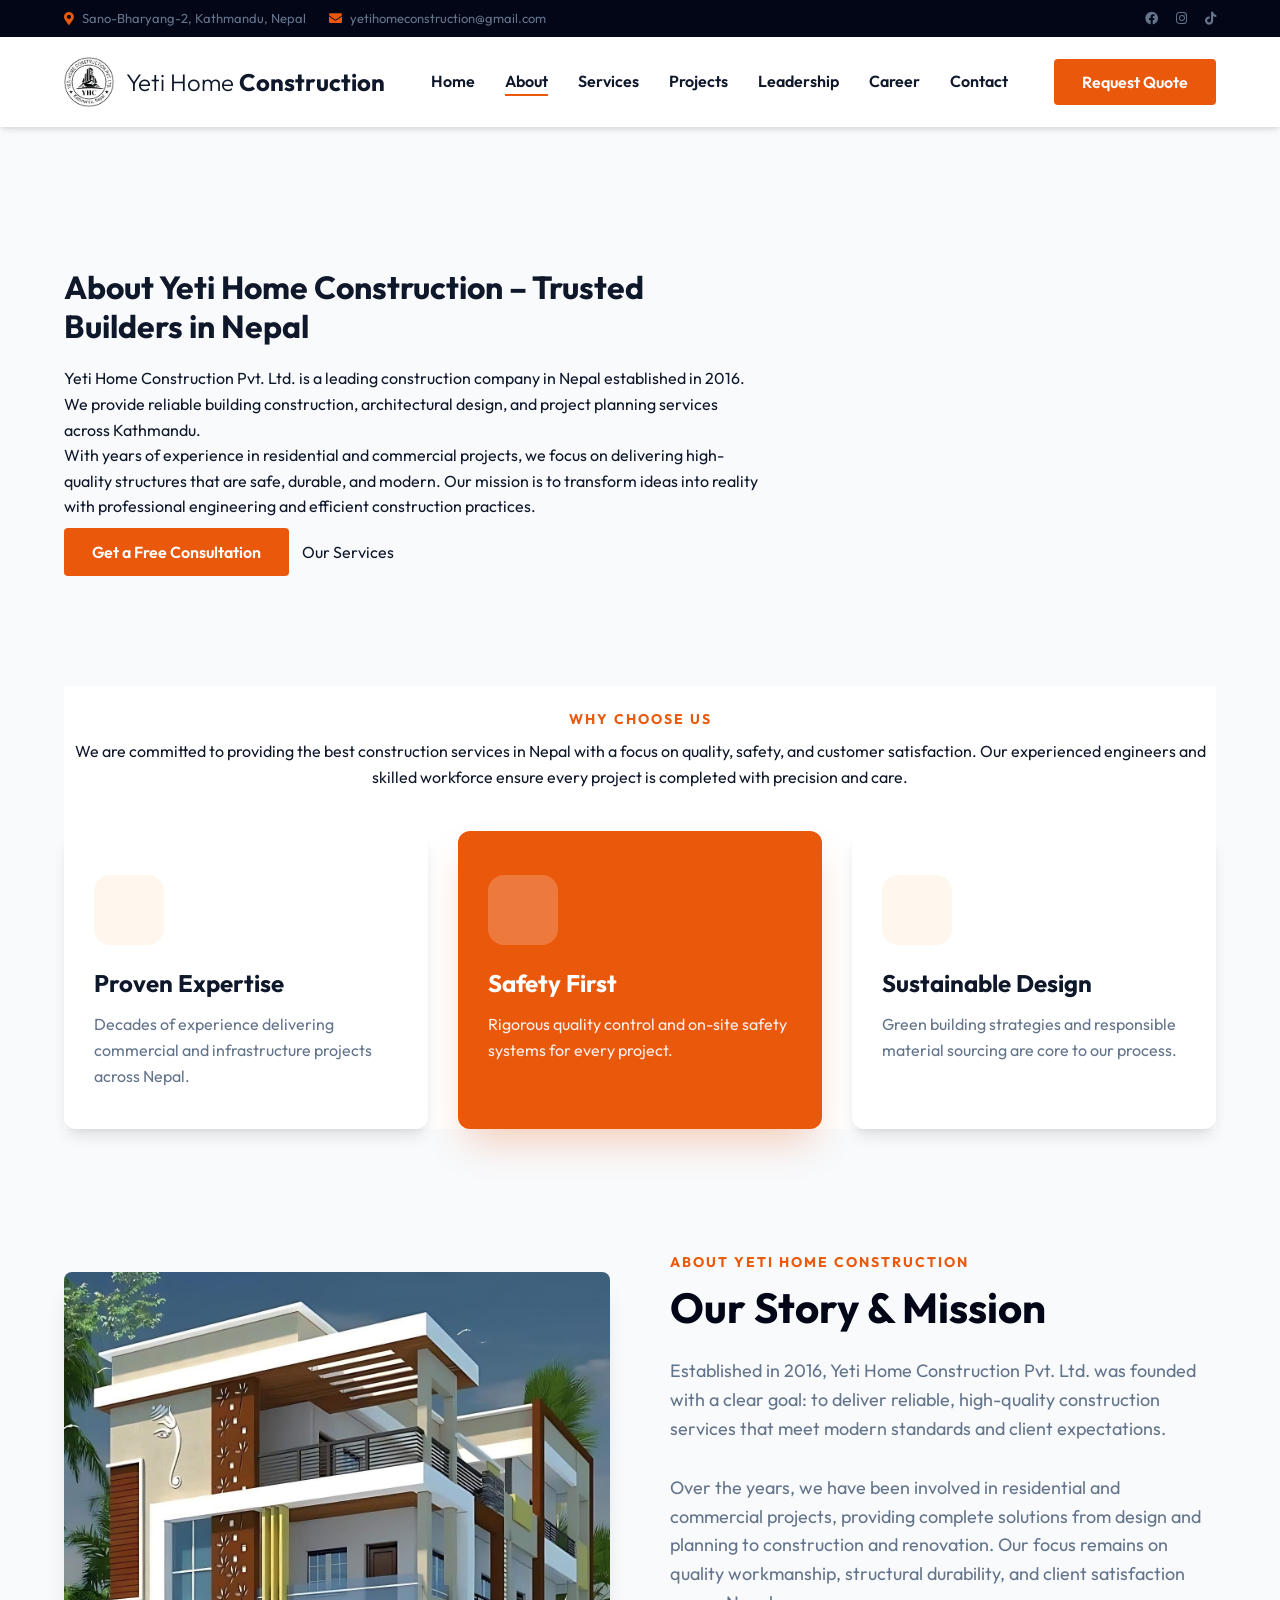
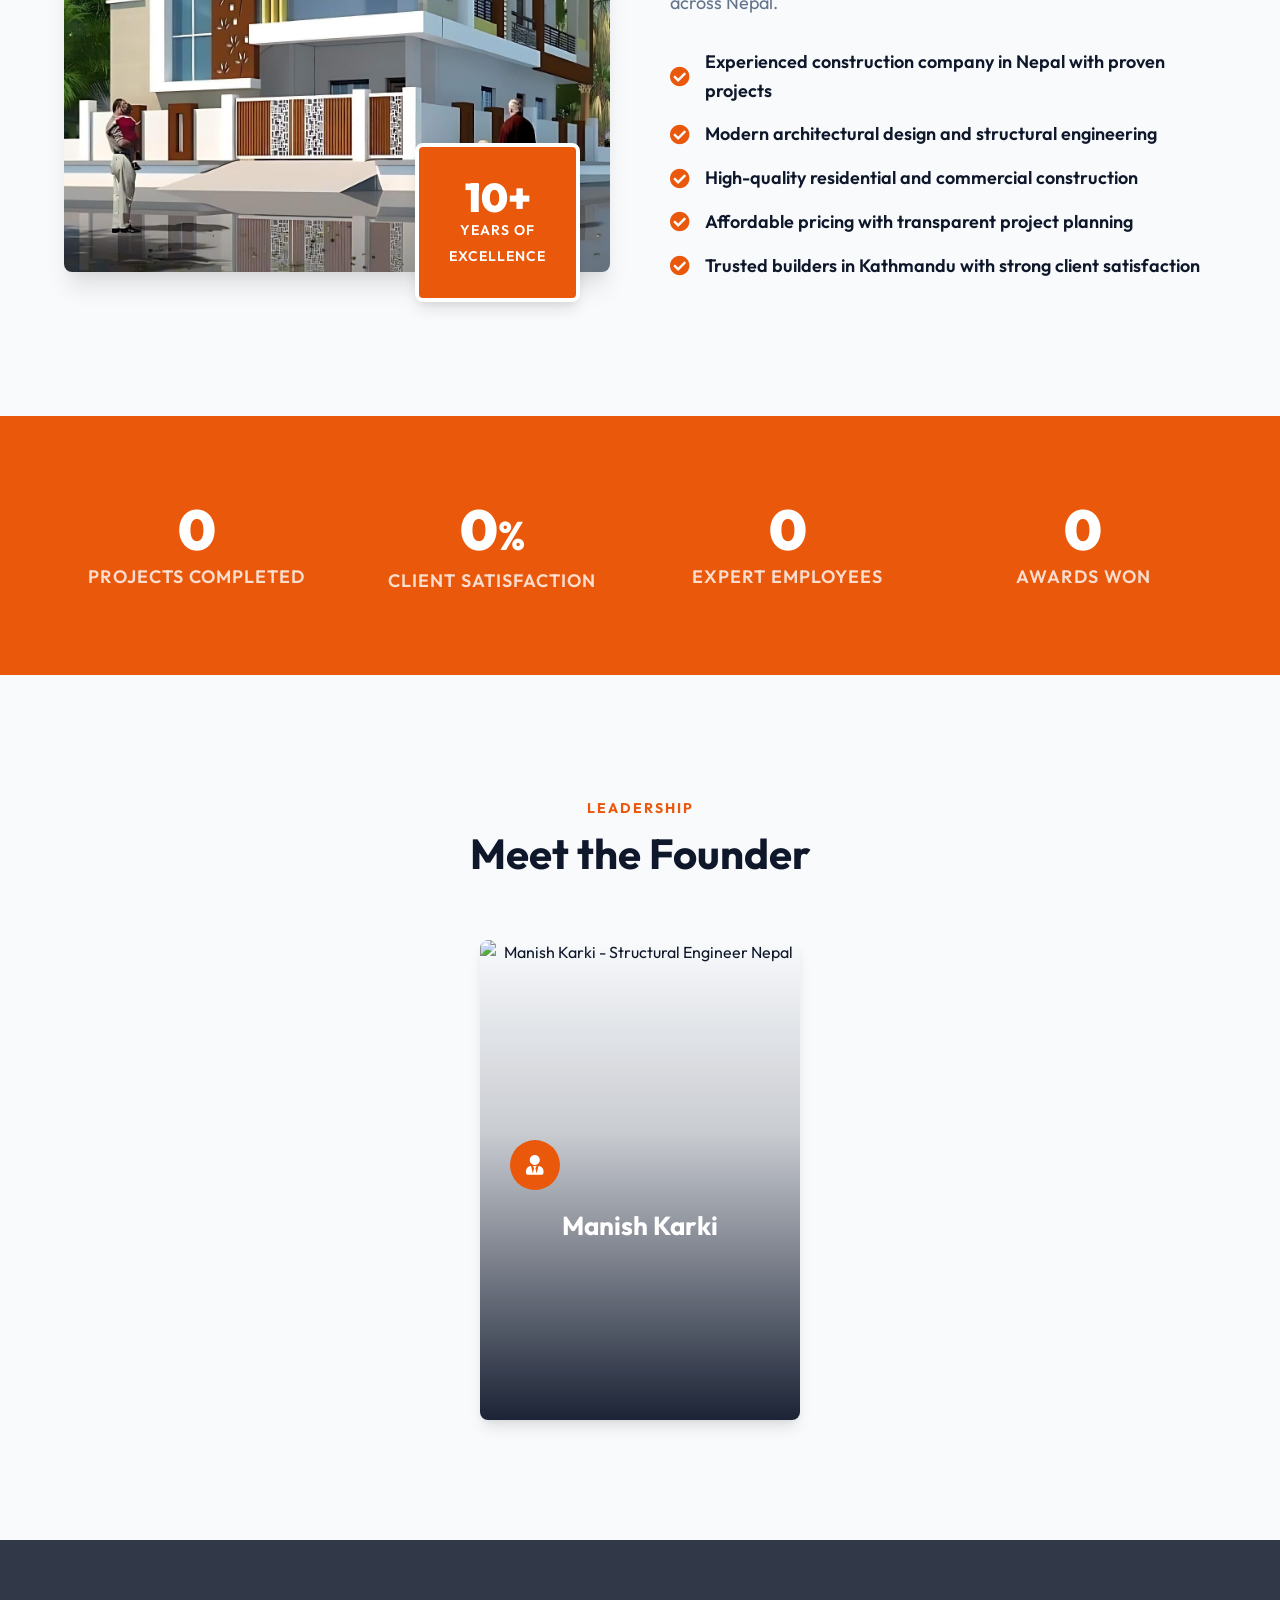
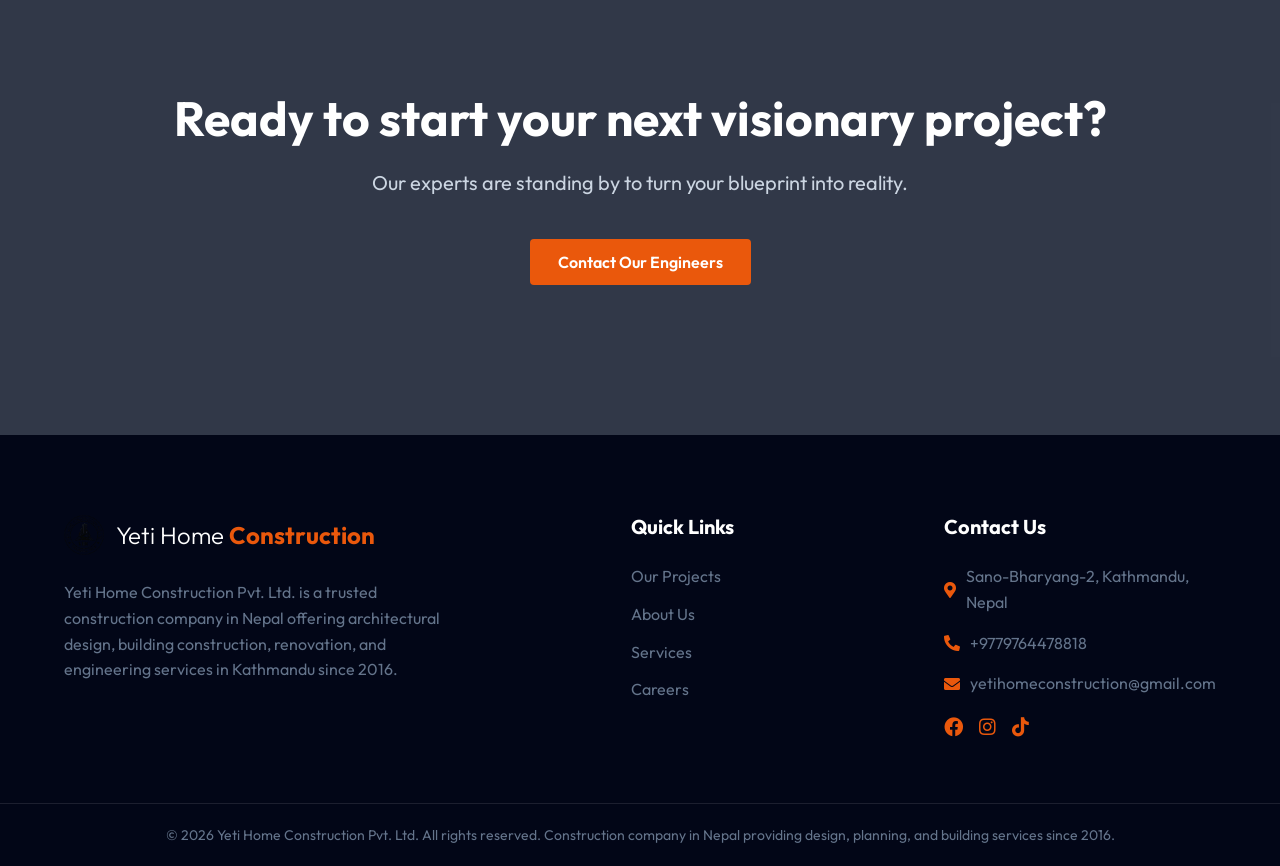
==== about.html @ 74be23ec "Add files via upload" ====
<!DOCTYPE html>
<html lang="en">

<head>
    <meta charset="UTF-8">
    <meta name="viewport" content="width=device-width, initial-scale=1.0">
   <title>About Yeti Home Construction | Trusted Builders in Nepal</title>
    <meta name="description" content="Learn about Yeti Home Construction, a trusted construction company in Nepal delivering quality building, design, and engineering services in Kathmandu.">
    <!-- Modern Typography -->
    <link rel="preconnect" href="https://fonts.googleapis.com">
    <link rel="preconnect" href="https://fonts.gstatic.com" crossorigin>
    <link href="https://fonts.googleapis.com/css2?family=Outfit:wght@300;400;600;700;900&display=swap" rel="stylesheet">
    <link rel="stylesheet" href="https://cdnjs.cloudflare.com/ajax/libs/font-awesome/6.0.0-beta3/css/all.min.css">

    <!-- Icons and Styles -->
    <link rel="stylesheet" href="css/normalize.css">
    <link rel="stylesheet" href="css/all.min.css">
    <link rel="stylesheet" href="css/index.css">
    <link rel="icon" type="image/png" href="/favicon-96x96.png" sizes="96x96" />
    <link rel="icon" type="image/svg+xml" href="/favicon.svg" />
    <link rel="shortcut icon" href="/favicon.ico" />
    <link rel="apple-touch-icon" sizes="180x180" href="/apple-touch-icon.png" />
    <link rel="manifest" href="/site.webmanifest" />
</head>

<body>

    <!-- Top Bar -->
    <div class="top-bar">
        <div class="container flex-between">
            <div class="contact-info">
                <span><i class="fas fa-map-marker-alt"></i> Sano-Bharyang-2, Kathmandu, Nepal</span>
                <span><i class="fas fa-envelope"></i> <a href="mailto:yetihomeconstruction@gmail.com"
                        class="contact-link">yetihomeconstruction@gmail.com</a></span>
            </div>
            <div class="social-icons">
                <a href="https://www.facebook.com/share/17F7tK5gfr/?mibextid=wwXIfr" target="_blank" rel="noreferrer"><i
                        class="fa-brands fa-facebook"></i></a>
                <a href="https://www.instagram.com/yetihomeconstruction?igsh=YmxhOWZwczZ0ZnF1&utm_source=qr" target="_blank" rel="noreferrer"><i
                        class="fab fa-instagram"></i></a>
                <a href="https://www.tiktok.com/@yetihome.construction?_r=1&_t=ZS-95aaYKi8AtM" target="_blank" rel="noreferrer"><i
                        class="fa-brands fa-tiktok"></i></a>
            </div>
        </div>
    </div>

    <!-- Main Navbar -->
    <nav class="navbar">
        <div class="container flex-between">
            <a href="index.html" class="logo">
                <img src="images/logo.png" alt="Yeti Home Construction Logo" class="logo-img">
                <span>Yeti Home <strong>Construction</strong></span>
            </a>
            <ul class="nav-links">
                <li><a href="index.html">Home</a></li>
                <li><a href="about.html" class="active">About</a></li>
                <li><a href="service.html">Services</a></li>
                <li><a href="project.html">Projects</a></li>
                <li><a href="#leadership">Leadership</a></li>
                <li><a href="#career">Career</a></li>
                <li><a href="#contact">Contact</a></li>
            </ul>
            <button class="btn-primary" id="request-quote-btn"
                onclick="window.open('https://wa.me/9779764478818?text=Hi%20Yeti%20Home%20Construction%2C%20I%20would%20like%20to%20request%20a%20consultation.', '_blank')">Request
                Quote</button>
        </div>
    </nav>

    <!-- About Intro -->
    <section class="about-hero">
        <div class="container hero-content">
            <div class="hero-text-wrapper">
                <h1> About Yeti Home Construction – Trusted Builders in Nepal</h1>

                <p>
                    Yeti Home Construction Pvt. Ltd. is a leading construction company in Nepal established in 2016. We
                    provide reliable building construction, architectural design, and project planning services across
                    Kathmandu.
                </p>

                <p>
                    With years of experience in residential and commercial projects, we focus on delivering high-quality
                    structures that are safe, durable, and modern. Our mission is to transform ideas into reality with
                    professional engineering and efficient construction practices.
                </p>

                <div style="margin-top:20px;">
                    <a href="#contact" class="btn-primary">Get a Free Consultation</a>
                    <a href="service.html" class="btn-secondary" style="margin-left:10px;">Our Services</a>
                </div>
            </div>
        </div>
    </section>

    <!-- Why Choose Us -->
    <section class="features-section container"
        style="margin-top: 0; padding-top: 20px; position: relative; z-index: 1000; opacity: 1; visibility: visible; background: #fff;">
        <div class="section-header text-center"
            style="opacity: 1; visibility: visible; position: relative; z-index: 1100; transform: none;">
            <h4 class="section-badge">Why Choose Us</h4>
            <p>
                We are committed to providing the best construction services in Nepal with a focus on quality, safety,
                and customer satisfaction. Our experienced engineers and skilled workforce ensure every project is
                completed with precision and care.
            </p>
        </div>
        <div class="features-grid">
            <div class="feature-card gs-card">
                <div class="card-icon"><i class="fas fa-hammer"></i></div>
                <h3>Proven Expertise</h3>
                <p>Decades of experience delivering commercial and infrastructure projects across Nepal.</p>
            </div>
            <div class="feature-card active gs-card">
                <div class="card-icon"><i class="fas fa-shield-alt"></i></div>
                <h3>Safety First</h3>
                <p>Rigorous quality control and on-site safety systems for every project.</p>
            </div>
            <div class="feature-card gs-card">
                <div class="card-icon"><i class="fas fa-leaf"></i></div>
                <h3>Sustainable Design</h3>
                <p>Green building strategies and responsible material sourcing are core to our process.</p>
            </div>
        </div>
    </section>

    <!-- About Section -->
    <section id="about" class="about-section container">
        <div class="about-grid">
            <div class="about-image gs-image-reveal">
                <img src="images/about.jpeg" alt="Construction Management">
                <div class="experience-badge">
                    <span class="exp-years">10+</span>
                    <span class="exp-text">Years of<br>Excellence</span>
                </div>
            </div>
            <div class="about-content gs-text-reveal">
                <h4 class="section-badge">About Yeti Home Construction</h4>
                <h2>Our Story & Mission</h2>

                <p>Established in 2016, Yeti Home Construction Pvt. Ltd. was founded with a clear goal: to deliver
                    reliable, high-quality construction services that meet modern standards and client expectations.</p>

                <p>Over the years, we have been involved in residential and commercial projects, providing complete
                    solutions from design and planning to construction and renovation. Our focus remains on quality
                    workmanship, structural durability, and client satisfaction across Nepal.</p>

                <ul class="about-list">
                     <li> <i class="fas fa-check-circle"></i>Experienced construction company in Nepal with proven projects</li>
    <li> <i class="fas fa-check-circle"></i>Modern architectural design and structural engineering</li>
    <li> <i class="fas fa-check-circle"></i>High-quality residential and commercial construction</li>
    <li> <i class="fas fa-check-circle"></i>Affordable pricing with transparent project planning</li>
    <li> <i class="fas fa-check-circle"></i>Trusted builders in Kathmandu with strong client satisfaction</li>
                </ul>
            </div>
        </div>
    </section>
    <!-- Statistics Section -->
    <section id="career" class="stats-section section-dark">
        <div class="container stats-grid">
            <div class="stat-item gs-counter-trigger">
                <h3 class="counter" data-target="150">0</h3>
                <p>Projects Completed</p>
            </div>
            <div class="stat-item gs-counter-trigger">
                <h3 class="counter" data-target="98">0</h3><span>%</span>
                <p>Client Satisfaction</p>
            </div>
            <div class="stat-item gs-counter-trigger">
                <h3 class="counter" data-target="120">0</h3>
                <p>Expert Employees</p>
            </div>
            <div class="stat-item gs-counter-trigger">
                <h3 class="counter" data-target="35">0</h3>
                <p>Awards Won</p>
            </div>
        </div>
    </section>
    <!-- Leadership Section -->
    <section id="leadership" class="services-section container">
        <div class="section-header text-center gs-fade-up" style="opacity: 1; visibility: visible; transform: none;">
            <h4 class="section-badge">Leadership</h4>
            <h2>Meet the Founder</h2>
        </div>

        <div class="services-grid" style="display:flex; justify-content:center; align-items:center;">
            <div class="service-card gs-3d-card" style="max-width:320px; width:100%; text-align:center;">

                <img src="images/manish-karki.jpg" alt="Manish Karki - Structural Engineer Nepal"
                    style="display:block; margin:0 auto;">

                <div class="service-overlay" style="text-align:center;">
                    <div class="service-icon"><i class="fas fa-user-tie"></i></div>

                    <h3>Manish Karki</h3>

                    <p>
                        Founder & Structural Engineer with 17+ years of experience in construction,
                        design, and project execution across Nepal.
                    </p>

                    <!-- <button class="btn-text">
                    View Profile <i class="fas fa-arrow-right"></i>
                </button>-->
                </div>
            </div>
        </div>
    </section>

    <!-- Call to Action Banner -->
    <section class="cta-banner section-dark gs-parallax">
        <div class="cta-overlay"></div>
        <div class="container text-center cta-content">
            <h2>Ready to start your next visionary project?</h2>
            <p>Our experts are standing by to turn your blueprint into reality.</p>
            <button class="btn-primary large"
                onclick="window.open('https://wa.me/9779764478818?text=Hi%20Yeti%20Home%20Construction%2C%20I%20would%20like%20to%20request%20a%20consultation.', '_blank')">Contact
                Our Engineers</button>
        </div>
    </section>

    <!-- Footer -->
    <footer id="contact" class="footer section-dark">
        <div class="container footer-grid">
            <div class="footer-about">
                <a href="index.html" class="footer-logo">
                    <img src="images/logo.png" alt="Yeti Home Construction Pvt. Ltd. Logo" class="logo-img">
                    <span class="footer-text">Yeti Home <strong>Construction</strong></span>
                </a>

                <p>
                    Yeti Home Construction Pvt. Ltd. is a trusted construction company in Nepal offering architectural
                    design, building construction, renovation, and engineering services in Kathmandu since 2016.
                </p>
            </div>
            <div class="footer-links">
                <h3>Quick Links</h3>
                <ul>
                    <li><a href="project.html">Our Projects</a></li>
                    <li><a href="#">About Us</a></li>
                    <li><a href="#">Services</a></li>
                    <li><a href="#">Careers</a></li>
                </ul>
            </div>
            <div class="footer-contact">
                <h3>Contact Us</h3>
                <p><i class="fas fa-map-marker-alt"></i> Sano-Bharyang-2, Kathmandu, Nepal</p>
                <p><i class="fas fa-phone-alt"></i> <a href="tel:+9779764478818" class="contact-link">+9779764478818</a>
                </p>
                <p><i class="fas fa-envelope"></i> <a href="mailto:yetihomeconstruction@gmail.com"
                        class="contact-link">yetihomeconstruction@gmail.com</a></p>
                <div class="social-icons" style="display:flex; gap:16px; margin-top:0;">
                    <a href="https://www.facebook.com/share/17F7tK5gfr/?mibextid=wwXIfr" target="_blank" rel="noreferrer"
                        style="color:#fff; font-size:1.2rem; transition:color .3s;"
                        onmouseover="this.style.color='#00d2ff'" onmouseout="this.style.color='#fff'">
                        <i class="fa-brands fa-facebook"></i>
                    </a>
                    <a href="https://www.instagram.com/yetihomeconstruction?igsh=YmxhOWZwczZ0ZnF1&utm_source=qr" target="_blank" rel="noreferrer"
                        style="color:#fff; font-size:1.2rem; transition:color .3s;"
                        onmouseover="this.style.color='#ff6f91'" onmouseout="this.style.color='#fff'">
                        <i class="fab fa-instagram"></i>
                    </a>
                    <a href="https://www.tiktok.com/@yetihome.construction?_r=1&_t=ZS-95aaYKi8AtM" target="_blank" rel="noreferrer"
                        style="color:#fff; font-size:1.2rem; transition:color .3s;"
                        onmouseover="this.style.color='#69c9d0'" onmouseout="this.style.color='#fff'">
                        <i class="fa-brands fa-tiktok"></i>
                    </a>
                </div>
            </div>
        </div>
        <div class="footer-bottom text-center">
            <p>
                &copy; 2026 Yeti Home Construction Pvt. Ltd. All rights reserved.
                Construction company in Nepal providing design, planning, and building services since 2016.
            </p>
        </div>
    </footer>

    <!-- GSAP & Smooth Scroll Scripts -->
    <script src="https://unpkg.com/@studio-freight/lenis@1.0.34/dist/lenis.min.js"></script>
    <script src="https://cdnjs.cloudflare.com/ajax/libs/gsap/3.12.2/gsap.min.js"></script>
    <script src="https://cdnjs.cloudflare.com/ajax/libs/gsap/3.12.2/ScrollTrigger.min.js"></script>
    <script src="js/index.js"></script>
</body>

</html>
---- css/index.css ----
/* ==========================================================================
   Modern Construction Theme - BuildCorp
   ========================================================================== */

:root {
    /* Color Palette */
    --color-primary: #ea580c; /* Vibrant Orange */
    --color-primary-hover: #c2410c;
    --color-dark: #0f172a; /* Slate 900 */
    --color-darker: #020617; /* Slate 950 */
    --color-light: #f8fafc; /* Slate 50 */
    --color-grey: #64748b; /* Slate 500 */
    --color-white: #ffffff;
    --color-border: #e2e8f0;
    
    /* Typography */
    --font-main: 'Outfit', sans-serif;
    
    /* Shadows & Transitions */
    --shadow-sm: 0 4px 6px -1px rgba(0, 0, 0, 0.1), 0 2px 4px -1px rgba(0, 0, 0, 0.06);
    --shadow-md: 0 10px 15px -3px rgba(0, 0, 0, 0.1), 0 4px 6px -2px rgba(0, 0, 0, 0.05);
    --shadow-lg: 0 20px 25px -5px rgba(0, 0, 0, 0.1), 0 10px 10px -5px rgba(0, 0, 0, 0.04);
    --transition-fast: 0.2s ease;
    --transition-smooth: 0.4s cubic-bezier(0.16, 1, 0.3, 1);
}

/* ==========================================================================
   Global Reset & Base Styles
   ========================================================================== */
* {
    margin: 0;
    padding: 0;
    box-sizing: border-box;
    font-family: var(--font-main);
}

html {
    scroll-padding-top: 120px;
}

body {
    background-color: var(--color-light);
    color: var(--color-dark);
    line-height: 1.6;
    overflow-x: hidden; /* Prevent horizontal scroll from GSAP 3D off-screen elements */
}

h1, h2, h3, h4, h5, h6 {
    font-weight: 700;
    line-height: 1.2;
}

strong { font-weight: 700; }
a { text-decoration: none; color: inherit; transition: color var(--transition-fast); }
.contact-link:hover { color: var(--color-primary); text-decoration: underline; transform: translateY(-1px); }
ul { list-style: none; }
img { max-width: 100%; height: auto; display: block; }

.container {
    width: 90%;
    max-width: 1280px;
    margin: 0 auto;
}

.flex-between {
    display: flex;
    justify-content: space-between;
    align-items: center;
}

.text-center { text-align: center; }

/* Buttons */
button {
    cursor: pointer;
    font-family: var(--font-main);
    transition: all var(--transition-smooth);
}

.btn-primary {
    background-color: var(--color-primary);
    color: var(--color-white);
    border: none;
    padding: 14px 28px;
    font-weight: 600;
    border-radius: 4px;
    font-size: 16px;
    position: relative;
    overflow: hidden;
}

.btn-primary:hover {
    background-color: var(--color-primary-hover);
    transform: translateY(-2px);
    box-shadow: var(--shadow-md);
}

.btn-outline {
    background-color: transparent;
    color: var(--color-white);
    border: 2px solid var(--color-white);
    padding: 12px 26px;
    font-weight: 600;
    border-radius: 4px;
    font-size: 16px;
}

.btn-outline:hover {
    background-color: var(--color-white);
    color: var(--color-dark);
    transform: translateY(-2px);
}

.btn-text {
    background: none;
    border: none;
    color: var(--color-primary);
    font-weight: 700;
    font-size: 16px;
    display: inline-flex;
    align-items: center;
    gap: 8px;
}

.btn-text:hover { gap: 12px; }

/* Labels */
.section-badge {
    color: var(--color-primary);
    text-transform: uppercase;
    letter-spacing: 2px;
    font-size: 14px;
    font-weight: 700;
    margin-bottom: 12px;
    display: inline-block;
}

.section-header {
    margin-bottom: 40px;
    position: relative;
    z-index: 2;
}

.section-header h4 {
    margin-bottom: 12px;
}

/* ==========================================================================
   Navigation
   ========================================================================== */
.top-bar {
    background-color: var(--color-darker);
    color: var(--color-grey);
    padding: 8px 0;
    font-size: 13px;
}

.top-bar .contact-info span { margin-right: 20px; }
.top-bar .contact-info i { color: var(--color-primary); margin-right: 5px; }
.top-bar .social-icons i { margin-left: 15px; cursor: pointer; transition: color var(--transition-fast); }
.top-bar .social-icons i:hover { color: var(--color-primary); }

.navbar {
    background-color: rgba(255, 255, 255, 0.95);
    backdrop-filter: blur(10px);
    padding: 20px 0;
    position: sticky;
    top: 0;
    z-index: 1000;
    box-shadow: var(--shadow-sm);
    transition: all 0.3s ease;
}

/* Anchor offset for sticky navbar */
section[id] {
    scroll-margin-top: 140px;
}

.logo {
    display: flex;
    align-items: center;
    gap: 12px;
    font-size: 24px;
    font-weight: 300;
    color: var(--color-dark);
    transition: transform var(--transition-smooth);
}

.logo span {
    line-height: 1;
}

.logo strong {
    font-weight: 700;
}

.logo:hover {
    transform: scale(1.05);
}

.logo-img {
    height: 50px; /* Adjust height for navbar */
    width: auto;
    object-fit: contain;
}

.nav-links { display: flex; gap: 30px; }
.nav-links a {
    font-weight: 600;
    color: var(--color-dark);
    position: relative;
    padding-bottom: 5px;
}

.nav-links a::after {
    content: '';
    position: absolute;
    bottom: 0; left: 0;
    width: 0%; height: 2px;
    background-color: var(--color-primary);
    transition: width var(--transition-fast);
}

.nav-links a:hover::after, .nav-links a.active::after { width: 100%; }

/* Dropdown Menu */
.nav-dropdown {
    position: relative;
}

.dropdown-menu {
    position: absolute;
    top: 100%;
    left: 0;
    background-color: var(--color-white);
    min-width: 200px;
    box-shadow: var(--shadow-md);
    border-radius: 4px;
    opacity: 0;
    visibility: hidden;
    transform: translateY(10px);
    transition: all var(--transition-fast);
    padding: 10px 0;
    z-index: 1000;
}

.nav-dropdown:hover .dropdown-menu {
    opacity: 1;
    visibility: visible;
    transform: translateY(0);
}

.dropdown-menu li {
    display: block;
    margin: 0;
}

.dropdown-menu a {
    display: block;
    padding: 10px 20px;
    color: var(--color-dark);
    font-weight: 500;
}

.dropdown-menu a::after {
    display: none; /* No underline effect for dropdown links */
}

.dropdown-menu a:hover {
    background-color: var(--color-light);
    color: var(--color-primary);
}

/* ==========================================================================
   Hero Section
   ========================================================================== */
.hero {
    position: relative;
    height: 85vh;
    min-height: 600px;
    background: url('../images/bg1.jpeg') center/cover no-repeat;
    display: flex;
    align-items: center;
    overflow: hidden;
}

.hero-overlay {
    position: absolute;
    top: 0; left: 0; width: 100%; height: 100%;
    background: linear-gradient(to right, rgba(2, 6, 23, 0.9) 0%, rgba(2, 6, 23, 0.4) 100%);
    z-index: 1;
}

.hero-content {
    position: relative;
    z-index: 2;
    color: var(--color-white);
    perspective: 1000px;
}

.hero-text-wrapper {
    max-width: 700px;
}

.hero-title {
    font-size: 4.5rem;
    font-weight: 900;
    line-height: 1.1;
    margin-bottom: 24px;
    text-transform: uppercase;
}

.hero-title .highlight { color: var(--color-primary); }
.hero-subtitle { font-size: 1.2rem; color: #cbd5e1; margin-bottom: 40px; max-width: 600px; font-weight: 300;}
.hero-actions { display: flex; gap: 20px; }

/* About Hero Section - Clean version without overlay */
.about-hero {
    position: relative;
    padding: 120px 0;
    background-color: var(--color-light);
    display: flex;
    align-items: center;
}

.about-hero .hero-content {
    color: var(--color-dark);
}

.about-hero .hero-subtitle {
    color: var(--color-grey);
}

/* ==========================================================================
   Features Cards (Overlapping Hero)
   ========================================================================== */
.features-section {
    position: relative;
    margin-top: 0 !important;
    padding-top: 40px;
    z-index: 10;
    perspective: 1000px;
}

.features-section .section-header {
    position: relative;
    z-index: 10;
}

.features-grid {
    display: grid;
    grid-template-columns: repeat(3, 1fr);
    gap: 30px;
}

.feature-card {
    background-color: var(--color-white);
    padding: 40px 30px;
    border-radius: 12px;
    box-shadow: var(--shadow-md);
    transition: box-shadow var(--transition-smooth), border-top var(--transition-smooth), background-color var(--transition-smooth);
    border-top: 4px solid transparent;
    transform-style: preserve-3d;
    position: relative;
    overflow: hidden;
}

.feature-card::before {
    content: '';
    position: absolute;
    top: 0; left: 0; width: 100%; height: 100%;
    background: linear-gradient(135deg, rgba(234, 88, 12, 0.05) 0%, transparent 100%);
    opacity: 0;
    transition: opacity var(--transition-smooth);
}

.feature-card:hover {
    transform: translateY(-15px) rotateX(4deg) rotateY(2deg);
    box-shadow: var(--shadow-lg);
    border-top-color: var(--color-primary);
}

.feature-card:hover::before {
    opacity: 1;
}

.feature-card.active {
    background-color: var(--color-primary);
    color: var(--color-white);
    box-shadow: 0 20px 40px -10px rgba(234, 88, 12, 0.3);
}

.feature-card.active .card-icon { 
    color: var(--color-white); 
    background-color: rgba(255, 255, 255, 0.2); 
}

.feature-card.active p { 
    color: rgba(255, 255, 255, 0.9); 
}

.card-icon {
    width: 70px; height: 70px;
    background-color: #fff7ed;
    color: var(--color-primary);
    border-radius: 16px; /* Modern squircle-like look */
    display: flex; align-items: center; justify-content: center;
    font-size: 28px; margin-bottom: 24px;
    transition: all 0.6s cubic-bezier(0.34, 1.56, 0.64, 1);
    transform-style: preserve-3d;
}

.feature-card:hover .card-icon {
    transform: rotateY(360deg);
    background-color: var(--color-primary);
    color: var(--color-white);
    box-shadow: 0 10px 20px -5px rgba(234, 88, 12, 0.4);
}

.feature-card h3 { 
    font-size: 24px; 
    margin-bottom: 15px; 
    position: relative;
    z-index: 1;
}

.feature-card p { 
    color: var(--color-grey); 
    position: relative;
    z-index: 1;
    transition: color var(--transition-fast);
}

.feature-card:hover p {
    color: var(--color-dark);
}

/* ==========================================================================
   About Section
   ========================================================================== */
.about-section { padding: 120px 0; }
.about-grid { display: grid; grid-template-columns: 1fr 1fr; gap: 60px; align-items: center; }

.about-image { position: relative; }
.about-image img { border-radius: 8px; box-shadow: var(--shadow-lg); }

.experience-badge {
    position: absolute;
    bottom: -30px; right: 30px;
    background-color: var(--color-primary);
    color: var(--color-white);
    padding: 30px;
    border-radius: 8px;
    text-align: center;
    box-shadow: var(--shadow-md);
    border: 4px solid var(--color-white);
}

.exp-years { display: block; font-size: 40px; font-weight: 900; line-height: 1; }
.exp-text { font-size: 14px; font-weight: 600; text-transform: uppercase; letter-spacing: 1px; }

.about-content h2 { font-size: 42px; margin-bottom: 24px; color: var(--color-darker); }
.about-content p { color: var(--color-grey); margin-bottom: 30px; font-size: 18px; }

.about-list li {
    display: flex; align-items: center; gap: 15px;
    margin-bottom: 15px;
    font-weight: 600; font-size: 18px;
}
.about-list i { color: var(--color-primary); font-size: 20px; }

/* ==========================================================================
   CTA Parallax Banner
   ========================================================================== */
.cta-banner {
    position: relative;
    padding: 150px 0;
    background: url('../images/about.jpeg') center/cover no-repeat;
    background-attachment: fixed;
    color: var(--color-white);
}

.cta-overlay {
    position: absolute; top: 0; left: 0; width: 100%; height: 100%;
    background-color: rgba(15, 23, 42, 0.85); /* Slate 900 */
}

.cta-content { position: relative; z-index: 2; }
.cta-content h2 { font-size: 48px; margin-bottom: 20px; }
.cta-content p { font-size: 20px; color: #cbd5e1; margin-bottom: 40px; }

/* ==========================================================================
   Services Section (Cinematic 3D Hover)
   ========================================================================== */
.services-section { padding: 120px 0; perspective: 1500px; }
.section-header h2 { font-size: 42px; margin-bottom: 60px; }

.services-grid {
    display: grid; grid-template-columns: repeat(3, 1fr); gap: 30px;
}

.service-card {
    position: relative;
    border-radius: 8px;
    overflow: hidden;
    height: 480px;
    box-shadow: var(--shadow-md);
    transform-style: preserve-3d;
    transition: transform var(--transition-smooth);
}

.service-card img {
    width: 100%; height: 100%; object-fit: cover;
    transition: transform 0.8s ease;
}

.service-overlay {
    position: absolute; inset: 0;
    background: linear-gradient(to top, rgba(15, 23, 42, 0.95) 0%, rgba(15, 23, 42, 0.2) 60%, transparent 100%);
    display: flex; flex-direction: column; justify-content: flex-end;
    padding: 40px 30px;
    color: var(--color-white);
    transition: transform 0.4s ease;
    transform: translateZ(30px); /* 3D depth */
}

.service-icon {
    width: 50px; height: 50px;
    background-color: var(--color-primary); border-radius: 50%;
    display: flex; align-items: center; justify-content: center;
    font-size: 20px; margin-bottom: 20px;
    transform: translateZ(50px);
}

.service-card h3 { font-size: 26px; margin-bottom: 12px; transform: translateZ(40px); }
.service-card p { color: #cbd5e1; margin-bottom: 24px; opacity: 0; transform: translateY(20px) translateZ(30px); transition: all 0.4s ease; }
.service-card .btn-text { color: var(--color-white); transform: translateZ(40px); opacity: 0; transition: all 0.4s ease 0.1s;}

.service-card:hover { transform: translateY(-15px) rotateX(5deg) rotateY(-5deg); box-shadow: var(--shadow-lg); }
.service-card:hover img { transform: scale(1.1); }
.service-card:hover p, .service-card:hover .btn-text { opacity: 1; transform: translateY(0) translateZ(30px); }
.service-card:hover .btn-text { transform: translateZ(40px); color: var(--color-primary); }

/* ==========================================================================
   Statistics Counters
   ========================================================================== */
.stats-section { padding: 80px 0; background-color: var(--color-primary); color: var(--color-white); }
.stats-grid { display: grid; grid-template-columns: repeat(4, 1fr); text-align: center; gap: 30px; }
.stat-item h3 { font-size: 56px; font-weight: 900; display: inline-block; }
.stat-item span { font-size: 40px; font-weight: bold; }
.stat-item p { font-size: 18px; font-weight: 600; text-transform: uppercase; letter-spacing: 1px; color: rgba(255,255,255,0.8); }

/* ==========================================================================
   Footer
   ========================================================================== */
.footer { background-color: var(--color-darker); color: var(--color-grey); padding: 80px 0 20px; }
.footer-grid { display: grid; grid-template-columns: 2fr 1fr 1fr; gap: 60px; margin-bottom: 60px; }
.footer-logo {
    display: flex;
    align-items: center;
    gap: 12px;
    margin-bottom: 25px;
    color: var(--color-white);
}

.footer-logo .logo-img {
    height: 40px; /* Shorter when text is present */
    filter: brightness(1.1);
}

.footer-text {
    font-size: 24px;
    font-weight: 300;
}

.footer-text strong {
    font-weight: 700;
    color: var(--color-primary);
}

.footer-about p { max-width: 400px; font-size: 16px; }

.footer-links h3, .footer-contact h3 { color: var(--color-white); margin-bottom: 25px; font-size: 20px; }
.footer-links li { margin-bottom: 12px; }
.footer-links a:hover { color: var(--color-primary); padding-left: 5px; }
.footer-contact p { margin-bottom: 15px; display: flex; align-items: center; gap: 10px; }
.footer-contact i { color: var(--color-primary); }

.footer-bottom { border-top: 1px solid rgba(255,255,255,0.1); padding-top: 20px; font-size: 14px; }

/* ==========================================================================
   Modal Update
   ========================================================================== */
.modal-overlay {
    position: fixed; inset: 0; background: rgba(2, 6, 23, 0.8); backdrop-filter: blur(5px);
    display: flex; align-items: center; justify-content: center; z-index: 2000;
    opacity: 0; pointer-events: none; transition: opacity var(--transition-fast);
}
.modal-overlay.active { opacity: 1; pointer-events: auto; }
.modal-box {
    background: var(--color-white); padding: 50px; border-radius: 12px; width: 90%; max-width: 500px;
    position: relative; transform: scale(0.9) translateY(30px); transition: transform 0.4s cubic-bezier(0.175, 0.885, 0.32, 1.275);
}
.modal-overlay.active .modal-box { transform: scale(1) translateY(0); }
.close-modal { position: absolute; right: 25px; top: 25px; font-size: 28px; cursor: pointer; color: var(--color-grey); }
.close-modal:hover { color: var(--color-primary); }
.modal-box h2 { font-size: 28px; margin-bottom: 10px; }
.modal-box > p { color: var(--color-grey); margin-bottom: 30px; }

.modal-box input, .modal-box select, .modal-box textarea {
    width: 100%; padding: 14px 18px; margin-bottom: 15px; border: 1px solid var(--color-border);
    border-radius: 6px; font-family: var(--font-main); font-size: 16px; outline: none; transition: border var(--transition-fast);
}
.modal-box input:focus, .modal-box select:focus, .modal-box textarea:focus { border-color: var(--color-primary); }
.modal-box textarea { height: 120px; resize: vertical; }
.full-width { width: 100%; }

/* Project Gallery Popup */
.project-gallery {
    padding: 120px 0;
}

.project-gallery .section-header { margin-bottom: 50px; }

.gallery-grid {
    display: grid;
    grid-template-columns: repeat(3, minmax(0, 1fr));
    gap: 30px;
}

.gallery-card {
    position: relative;
    border-radius: 20px;
    overflow: hidden;
    box-shadow: var(--shadow-lg);
    cursor: pointer;
    transition: transform var(--transition-smooth), box-shadow var(--transition-smooth);
}

.gallery-card:hover { transform: translateY(-10px); box-shadow: 0 30px 60px rgba(0,0,0,0.12); }

.gallery-card img {
    width: 100%;
    height: 320px;
    object-fit: cover;
    display: block;
}

.gallery-card-content {
    position: absolute;
    inset: 0;
    display: flex;
    align-items: flex-end;
    padding: 30px;
    background: linear-gradient(180deg, transparent 30%, rgba(2,6,23,0.86) 100%);
    color: var(--color-white);
}

.gallery-card-content h3 { margin: 0; font-size: 24px; line-height: 1.2; }

.gallery-card-content p { margin-top: 10px; color: rgba(255,255,255,0.8); font-size: 15px; }

.project-modal-body {
    display: grid;
    gap: 30px;
}

.project-modal-body img {
    width: 100%;
    border-radius: 12px;
    max-height: 360px;
    object-fit: cover;
}

.project-modal-body h3 { margin-top: 0; }


@media screen and (max-width: 1024px) {
    .features-grid { grid-template-columns: repeat(2, 1fr); gap: 20px; }
    .features-section { margin-top: 0 !important; padding-top: 40px; }
    .services-grid { grid-template-columns: repeat(2, 1fr); gap: 20px; }
    .hero-title { font-size: 3.5rem; }
    .footer-grid { grid-template-columns: 1fr 1fr; }
}

@media screen and (max-width: 768px) {
    .top-bar { display: none; } /* Hide top bar on mobile for cleaner look */
    .nav-links { display: none; } /* Simple hiding for now */
    
    .hero-title { font-size: 2.8rem; }
    .hero-subtitle { font-size: 1rem; }
    .hero-actions { flex-direction: column; width: 100%; }
    .hero-actions button { width: 100%; }
    
    .features-grid { grid-template-columns: 1fr; }
    
    .about-grid { grid-template-columns: 1fr; }
    .about-image { margin-bottom: 40px; }
    .experience-badge { right: 10px; bottom: -20px; padding: 20px; }
    
    .services-grid { grid-template-columns: 1fr; }
    
    .stats-grid { grid-template-columns: repeat(2, 1fr); gap: 40px; }
    
    .footer-grid { grid-template-columns: 1fr; gap: 40px; }
    .cta-content h2 { font-size: 32px; }
}

@media screen and (max-width: 480px) {
    .stats-grid { grid-template-columns: 1fr; }
    .hero-title { font-size: 2.2rem; }
    .experience-badge { display: none; } /* Simplify on very small screens */
    .modal-box { padding: 30px 20px; }
}

/* ==========================================================================
   Video Section Styles
   ========================================================================== */
.video-grid {
    display: grid;
    grid-template-columns: repeat(auto-fit, minmax(250px, 1fr));
    gap: 30px;
    margin-top: 40px;
    max-width: 800px;
    margin-left: auto;
    margin-right: auto;
}

.video-wrapper video {
    width: 100%;
    height: 400px; /* Set fixed height for portrait orientation */
    object-fit: cover; /* Ensure video fills the container */
    border-radius: 12px;
    box-shadow: var(--shadow-lg);
    transition: transform var(--transition-smooth), box-shadow var(--transition-smooth);
}

.video-wrapper video:hover {
    transform: scale(1.02);
    box-shadow: 0 20px 40px rgba(0, 0, 0, 0.15);
}
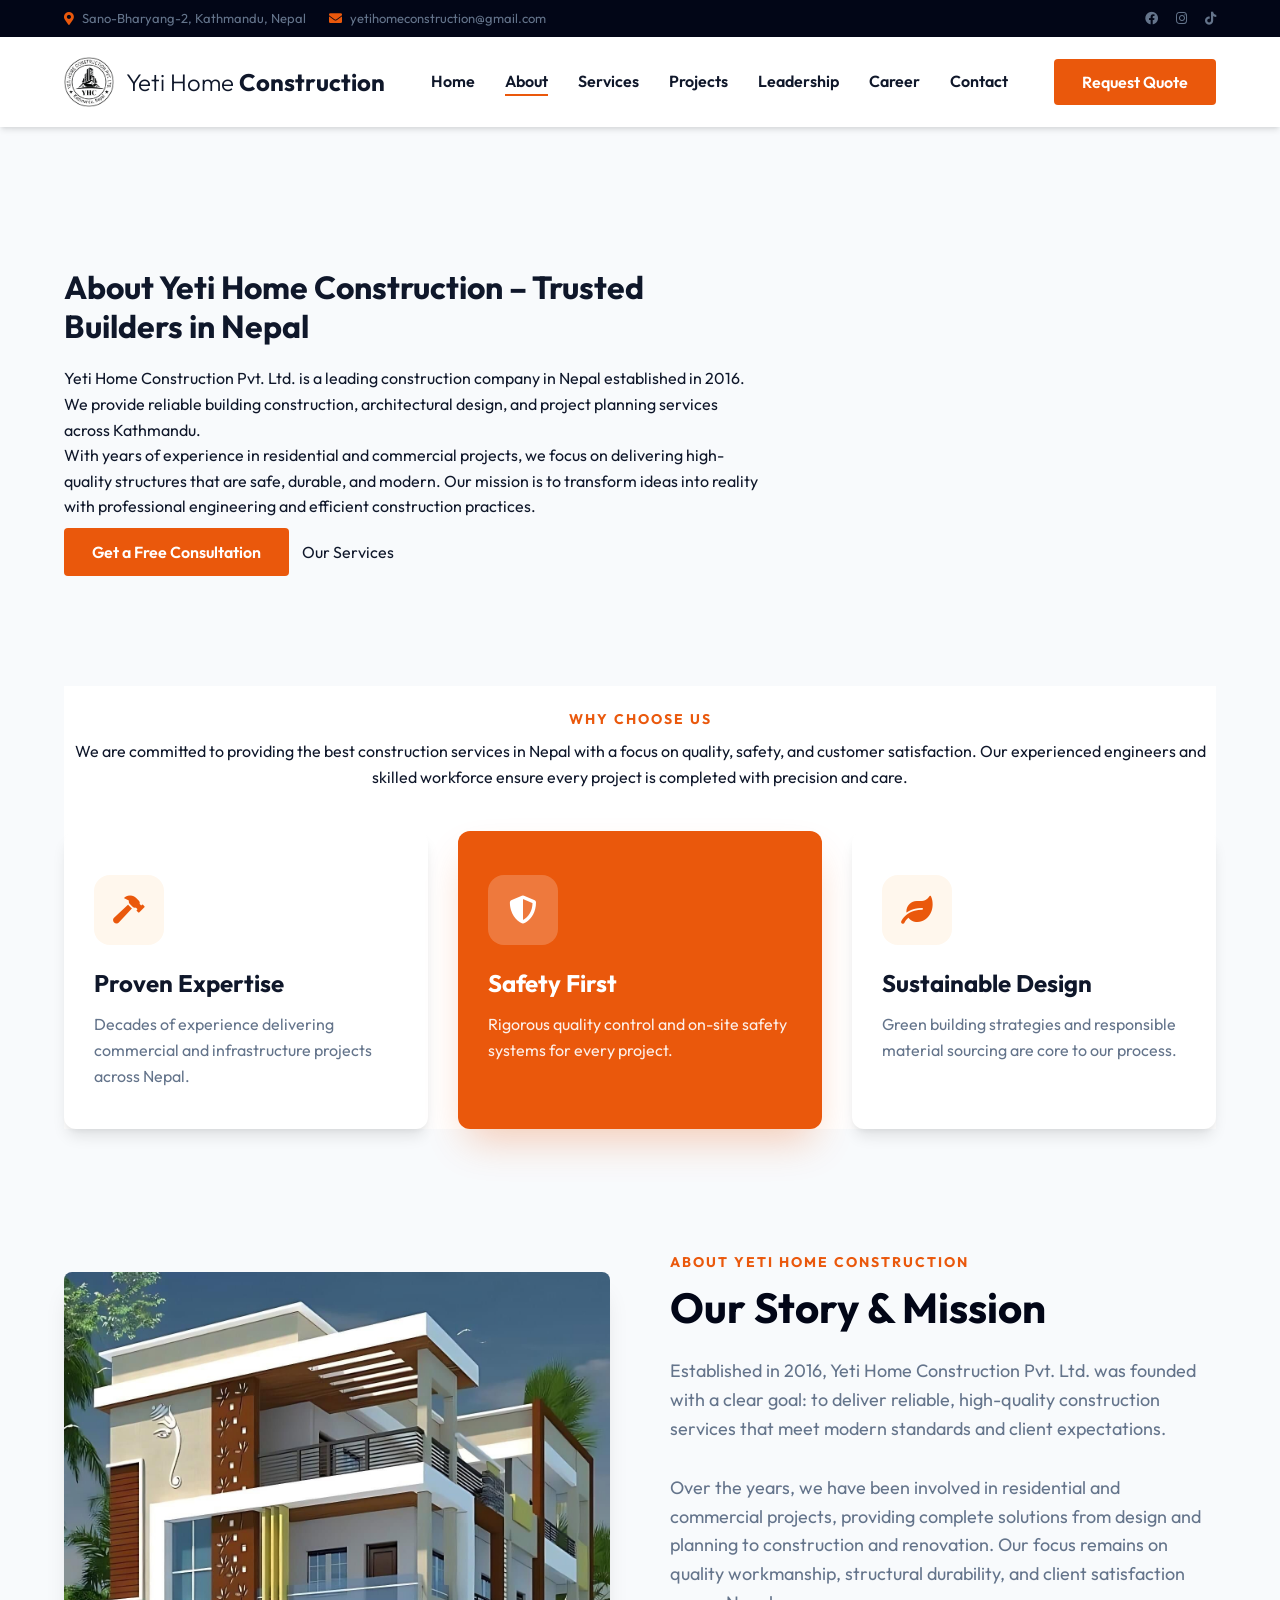
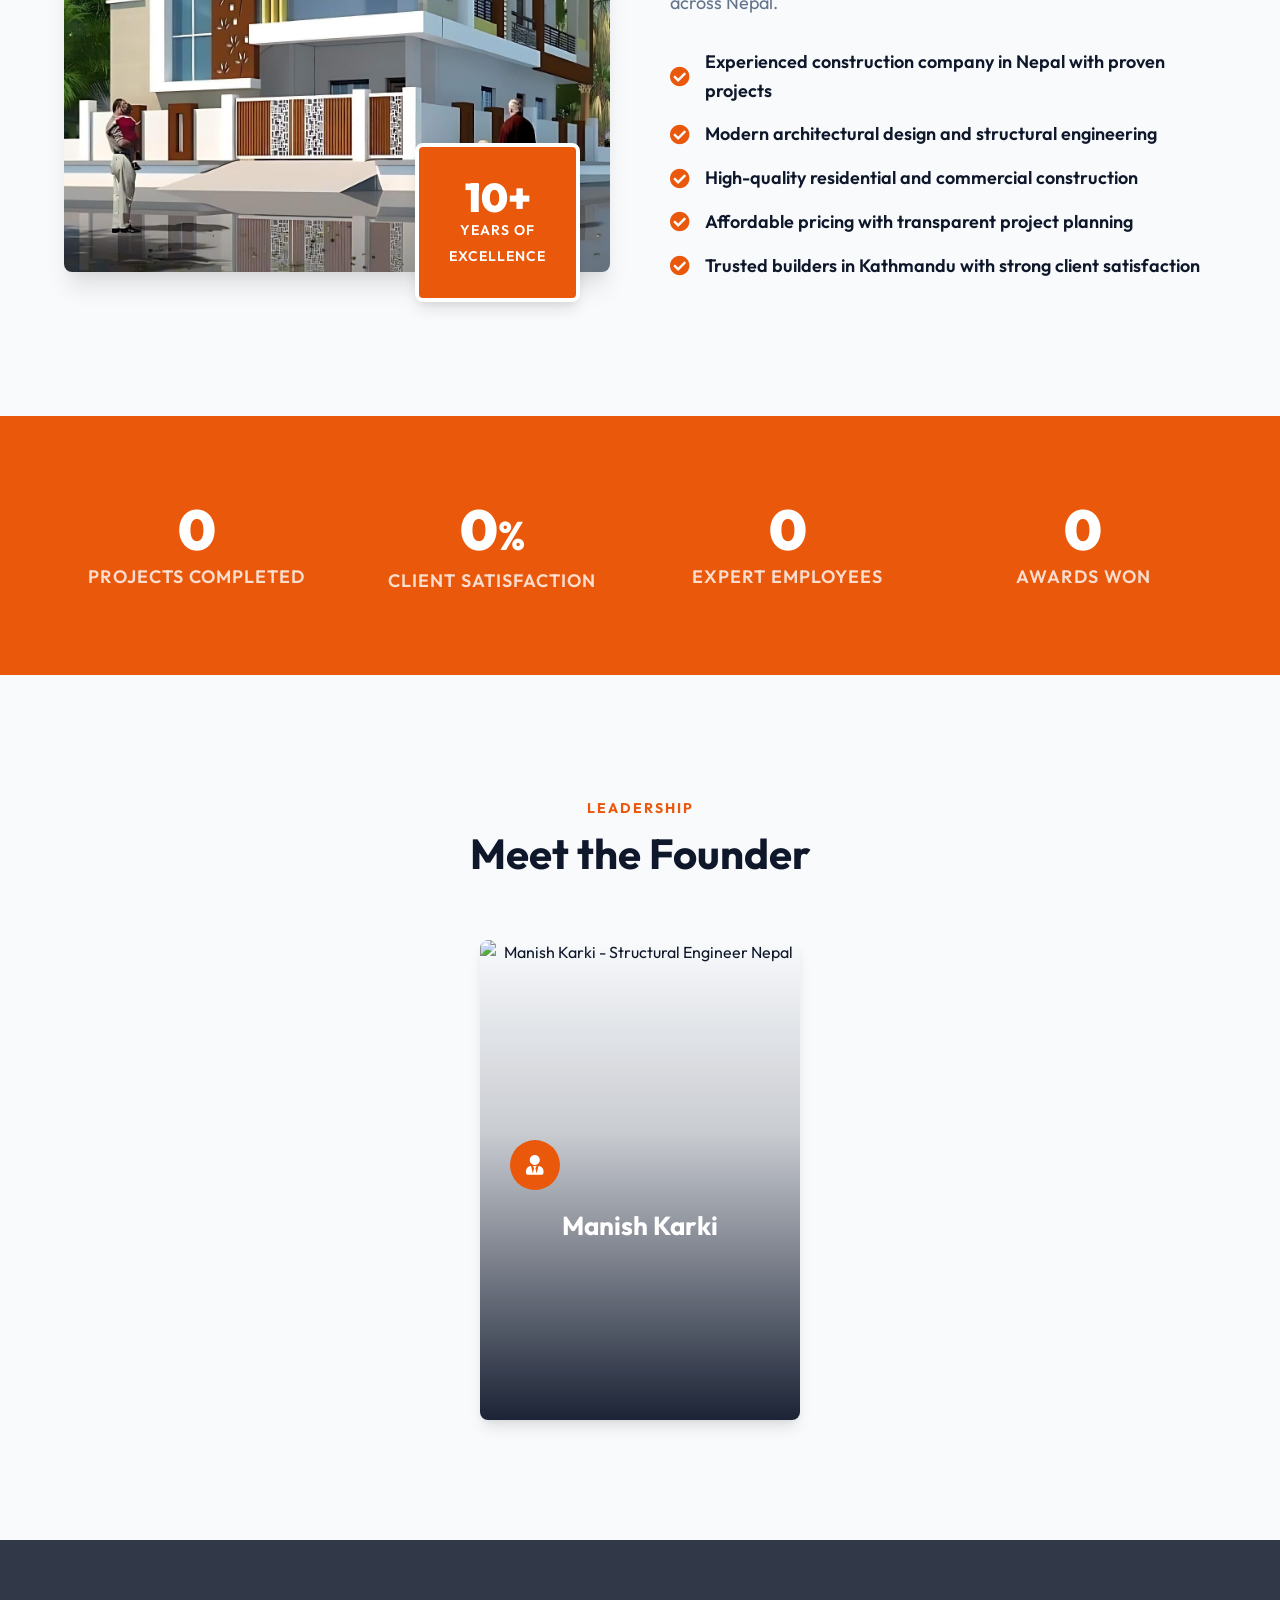
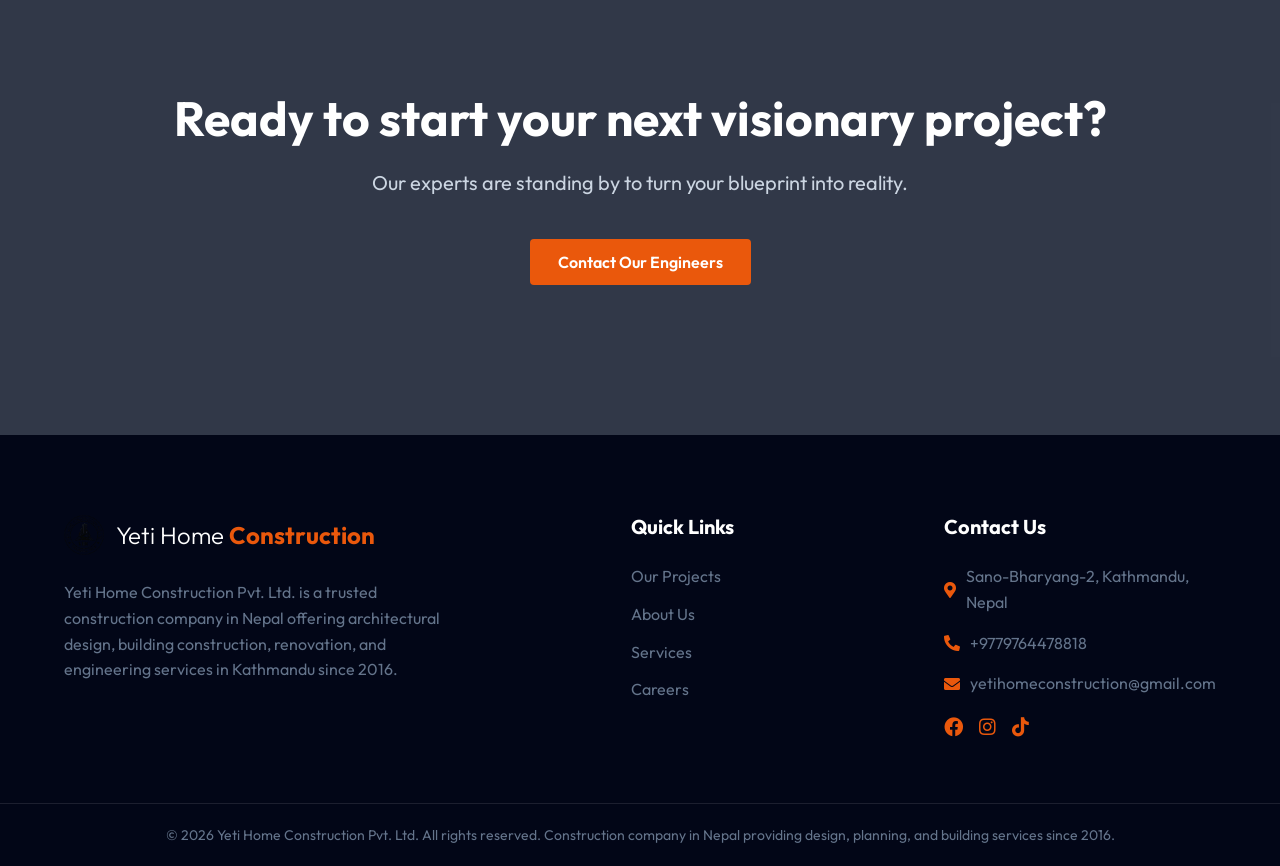
==== commit fd70d7ab: "Update about.html" ====
--- a/about.html
+++ b/about.html
@@ -237,8 +237,8 @@
                 <ul>
                     <li><a href="project.html">Our Projects</a></li>
                     <li><a href="#">About Us</a></li>
-                    <li><a href="#">Services</a></li>
-                    <li><a href="#">Careers</a></li>
+                    <li><a href="service.html">Services</a></li>
+                    <li><a href="#about">Careers</a></li>
                 </ul>
             </div>
             <div class="footer-contact">
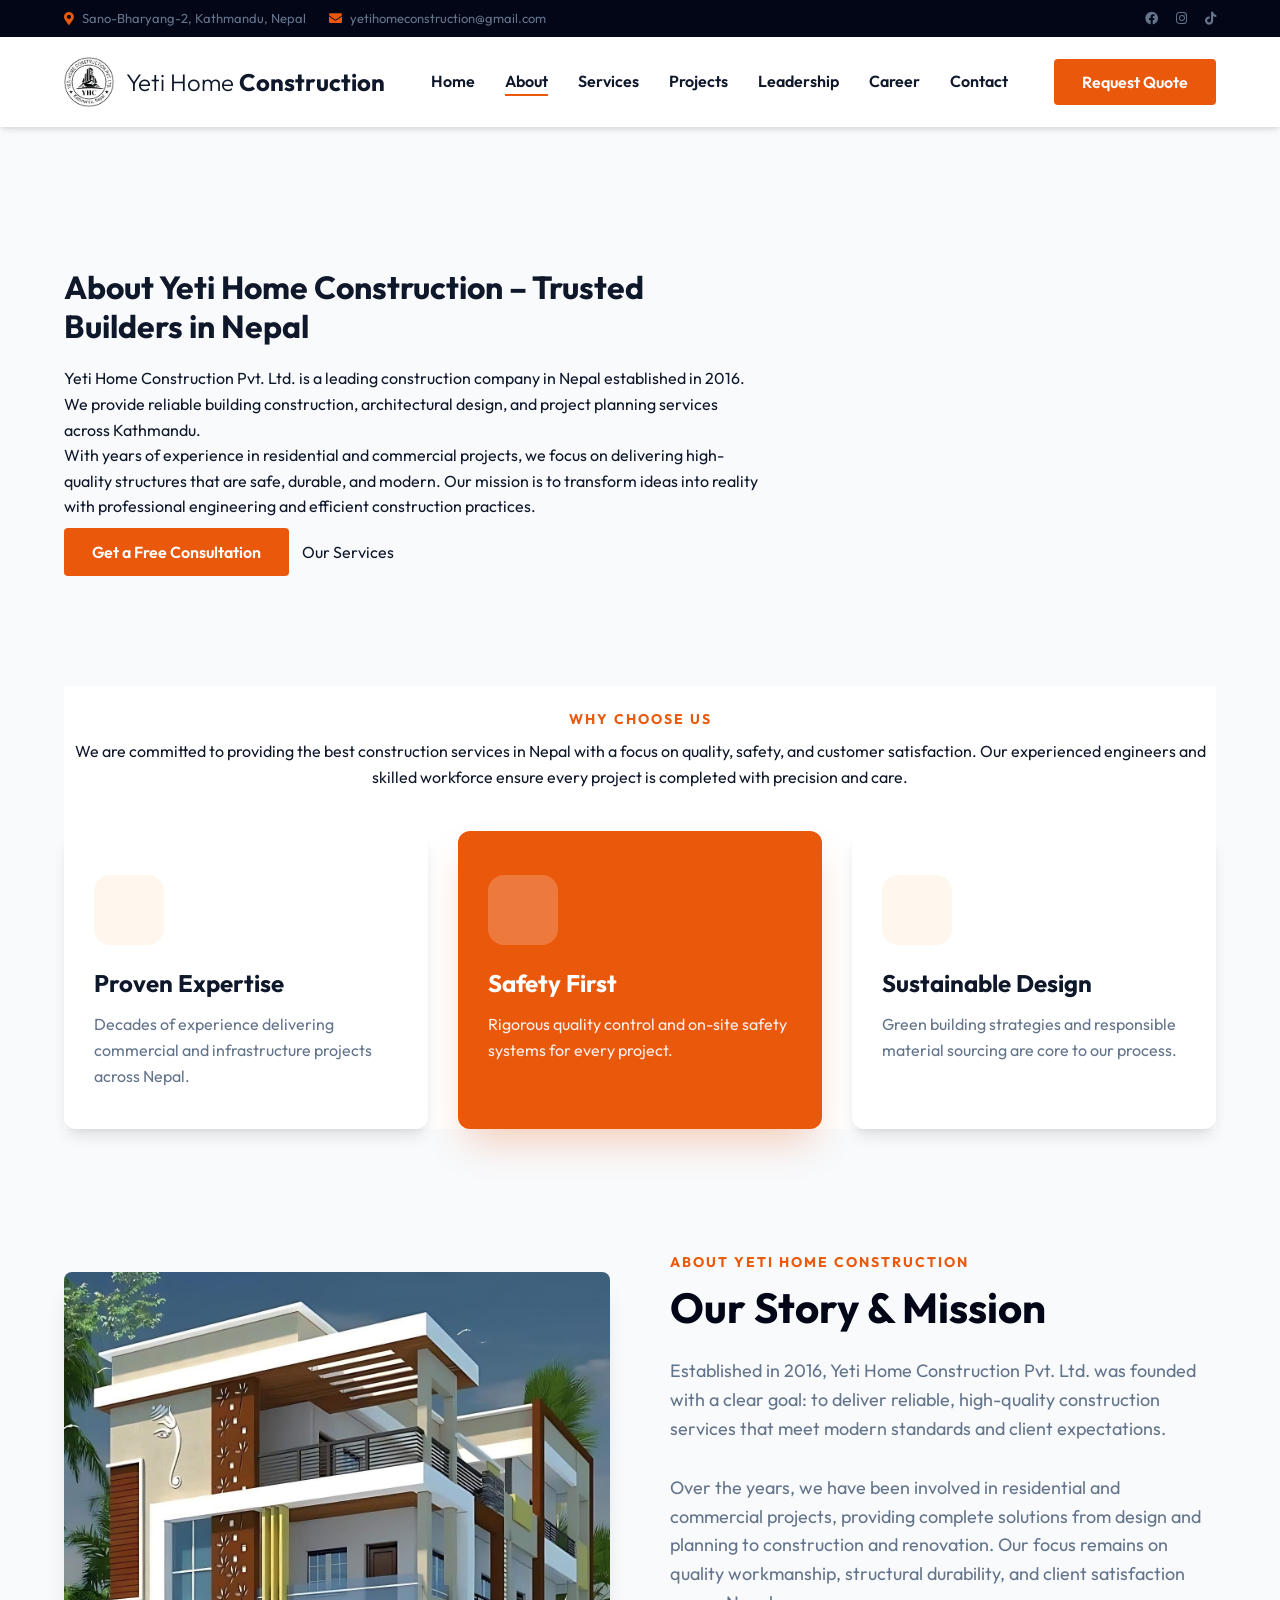
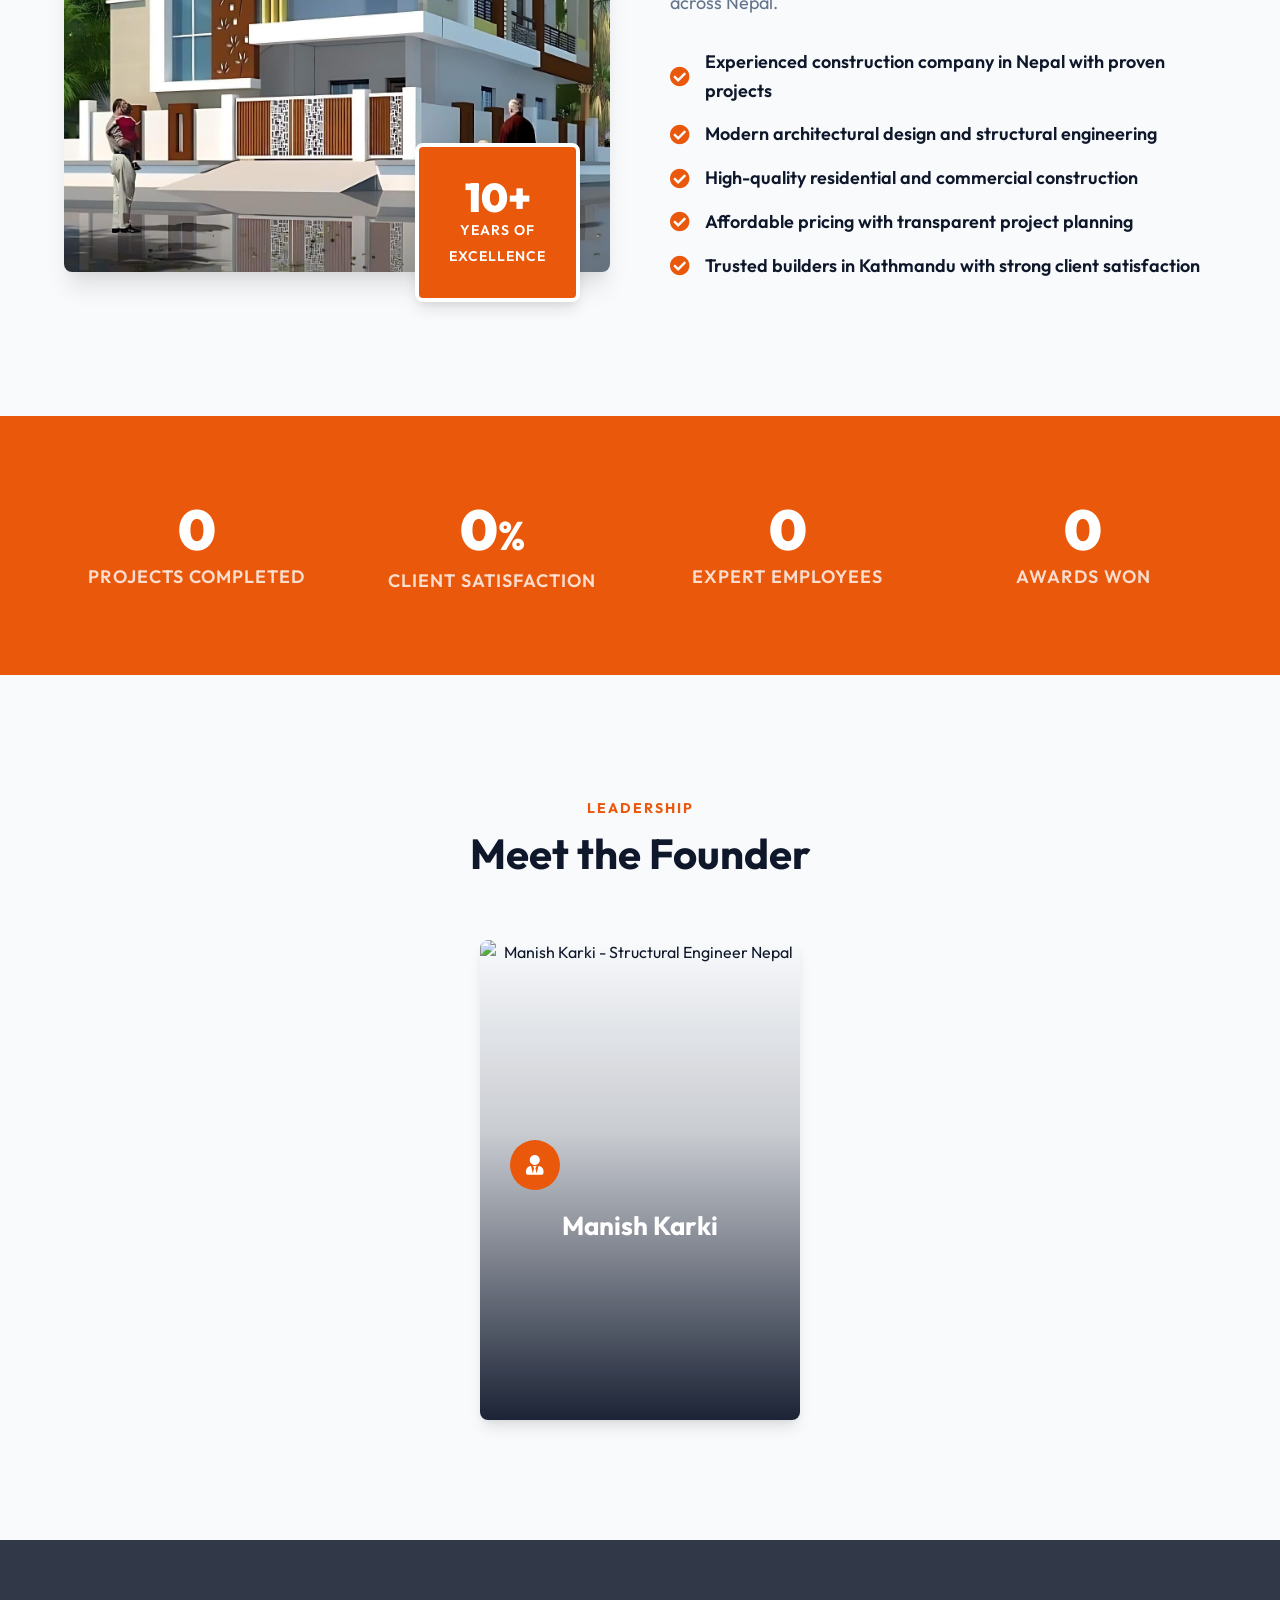
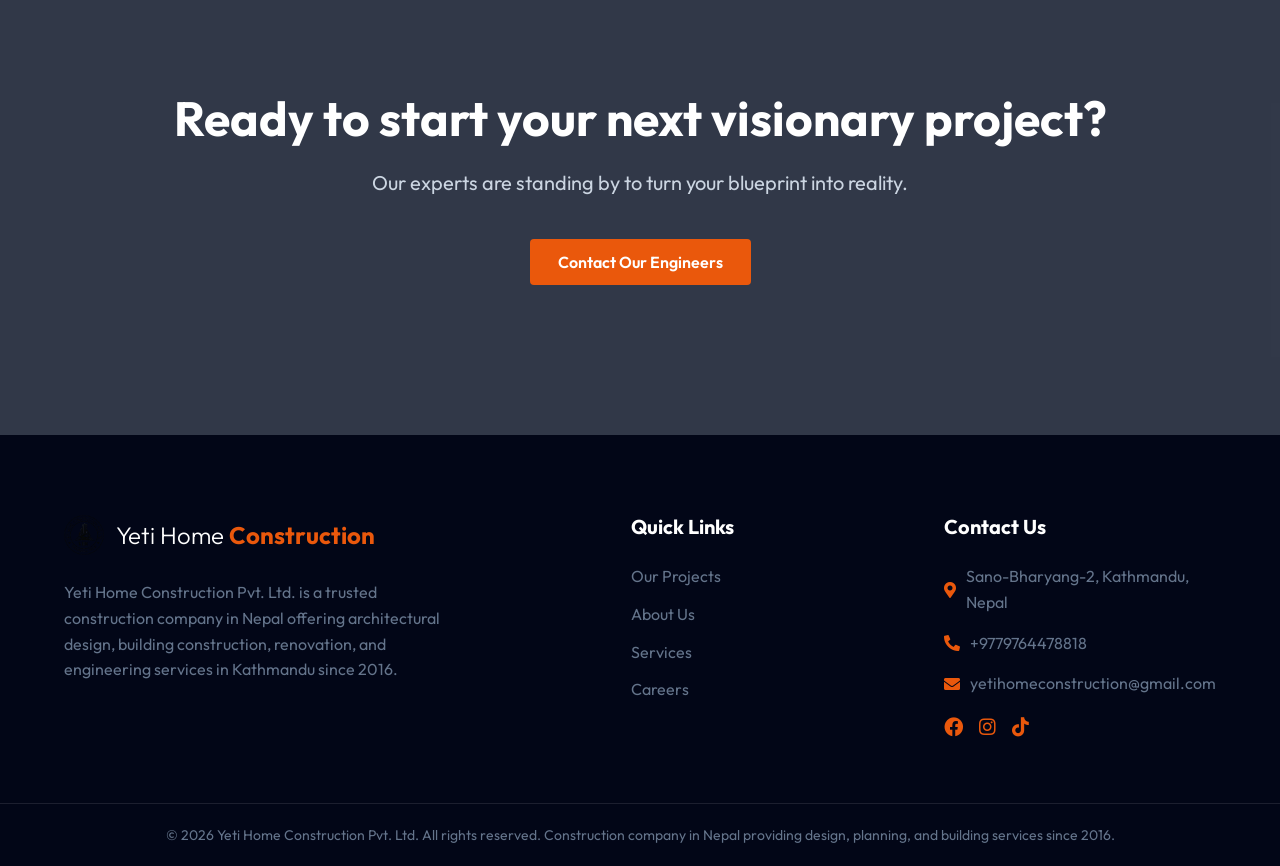
==== commit 99a7026f: "Update about.html" ====
--- a/about.html
+++ b/about.html
@@ -170,7 +170,7 @@
                 <p>Expert Employees</p>
             </div>
             <div class="stat-item gs-counter-trigger">
-                <h3 class="counter" data-target="35">0</h3>
+                <h3 class="counter" data-target="15">0</h3>
                 <p>Awards Won</p>
             </div>
         </div>
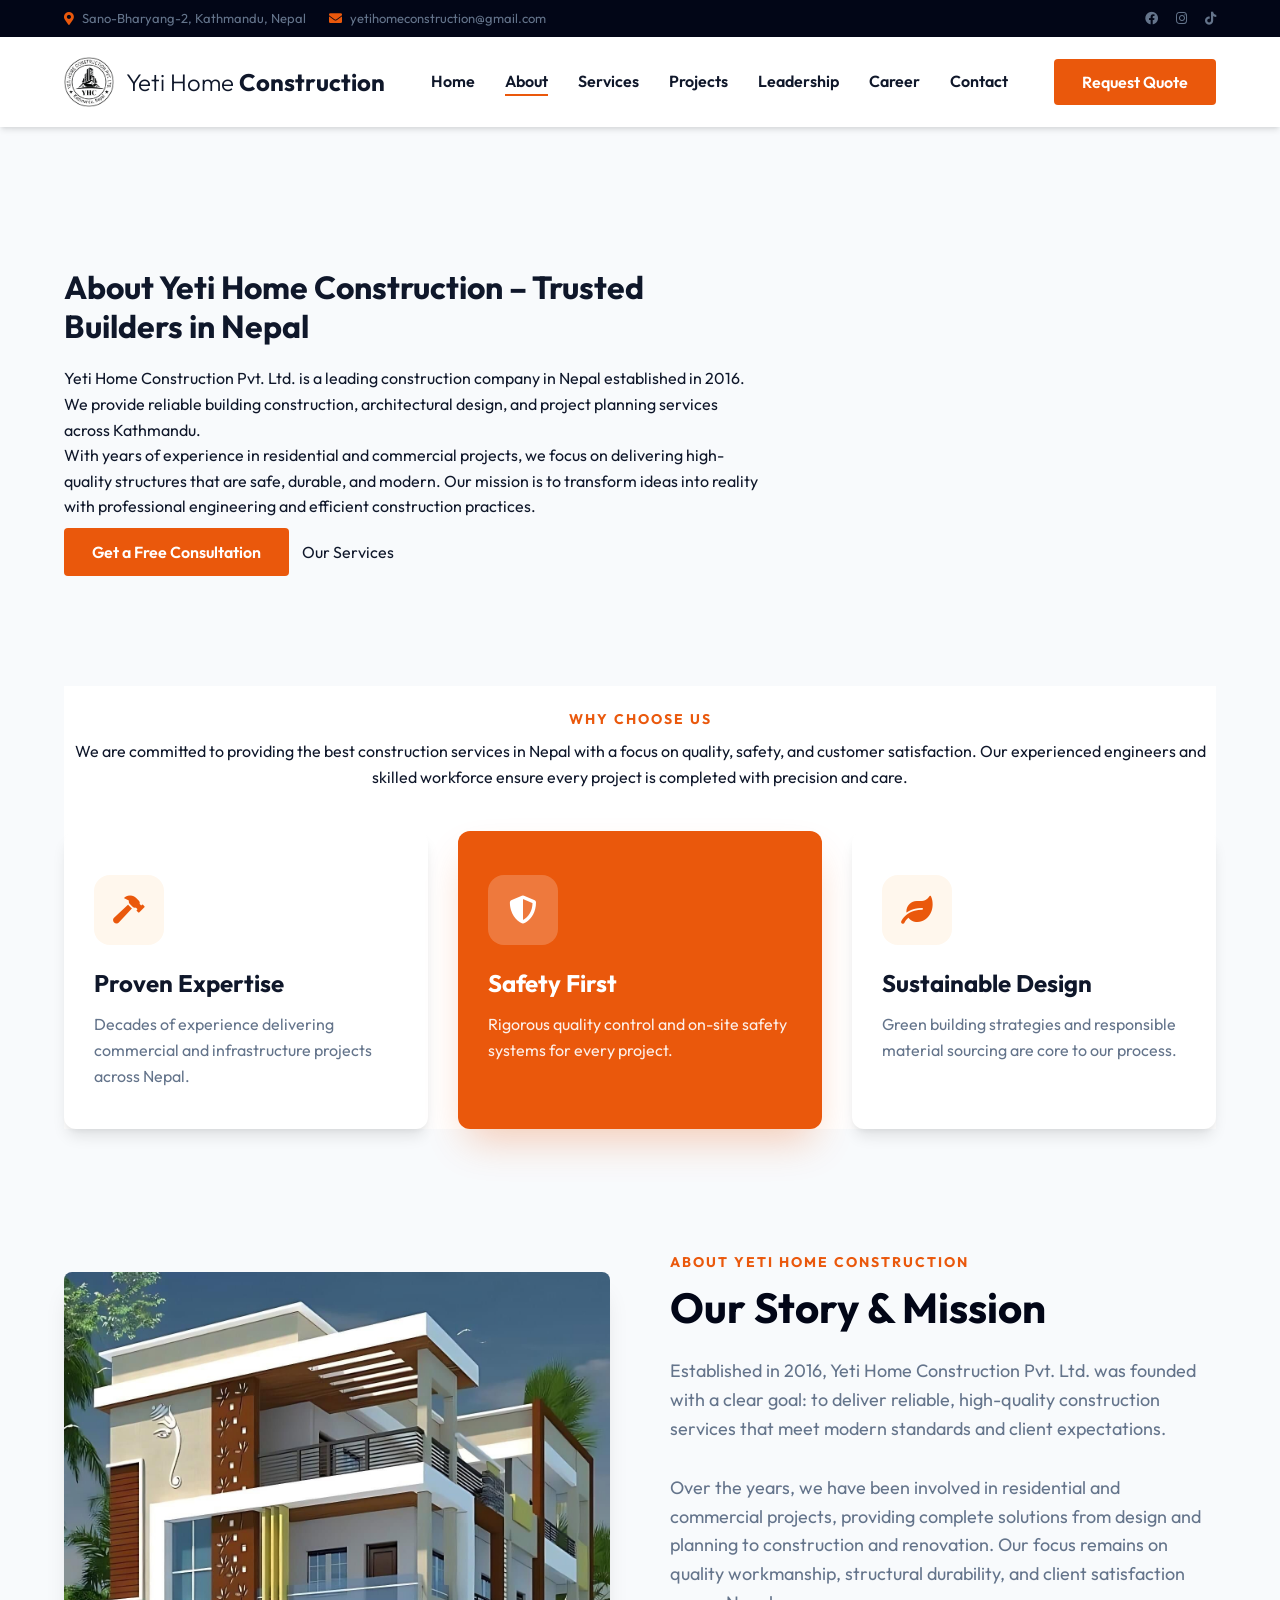
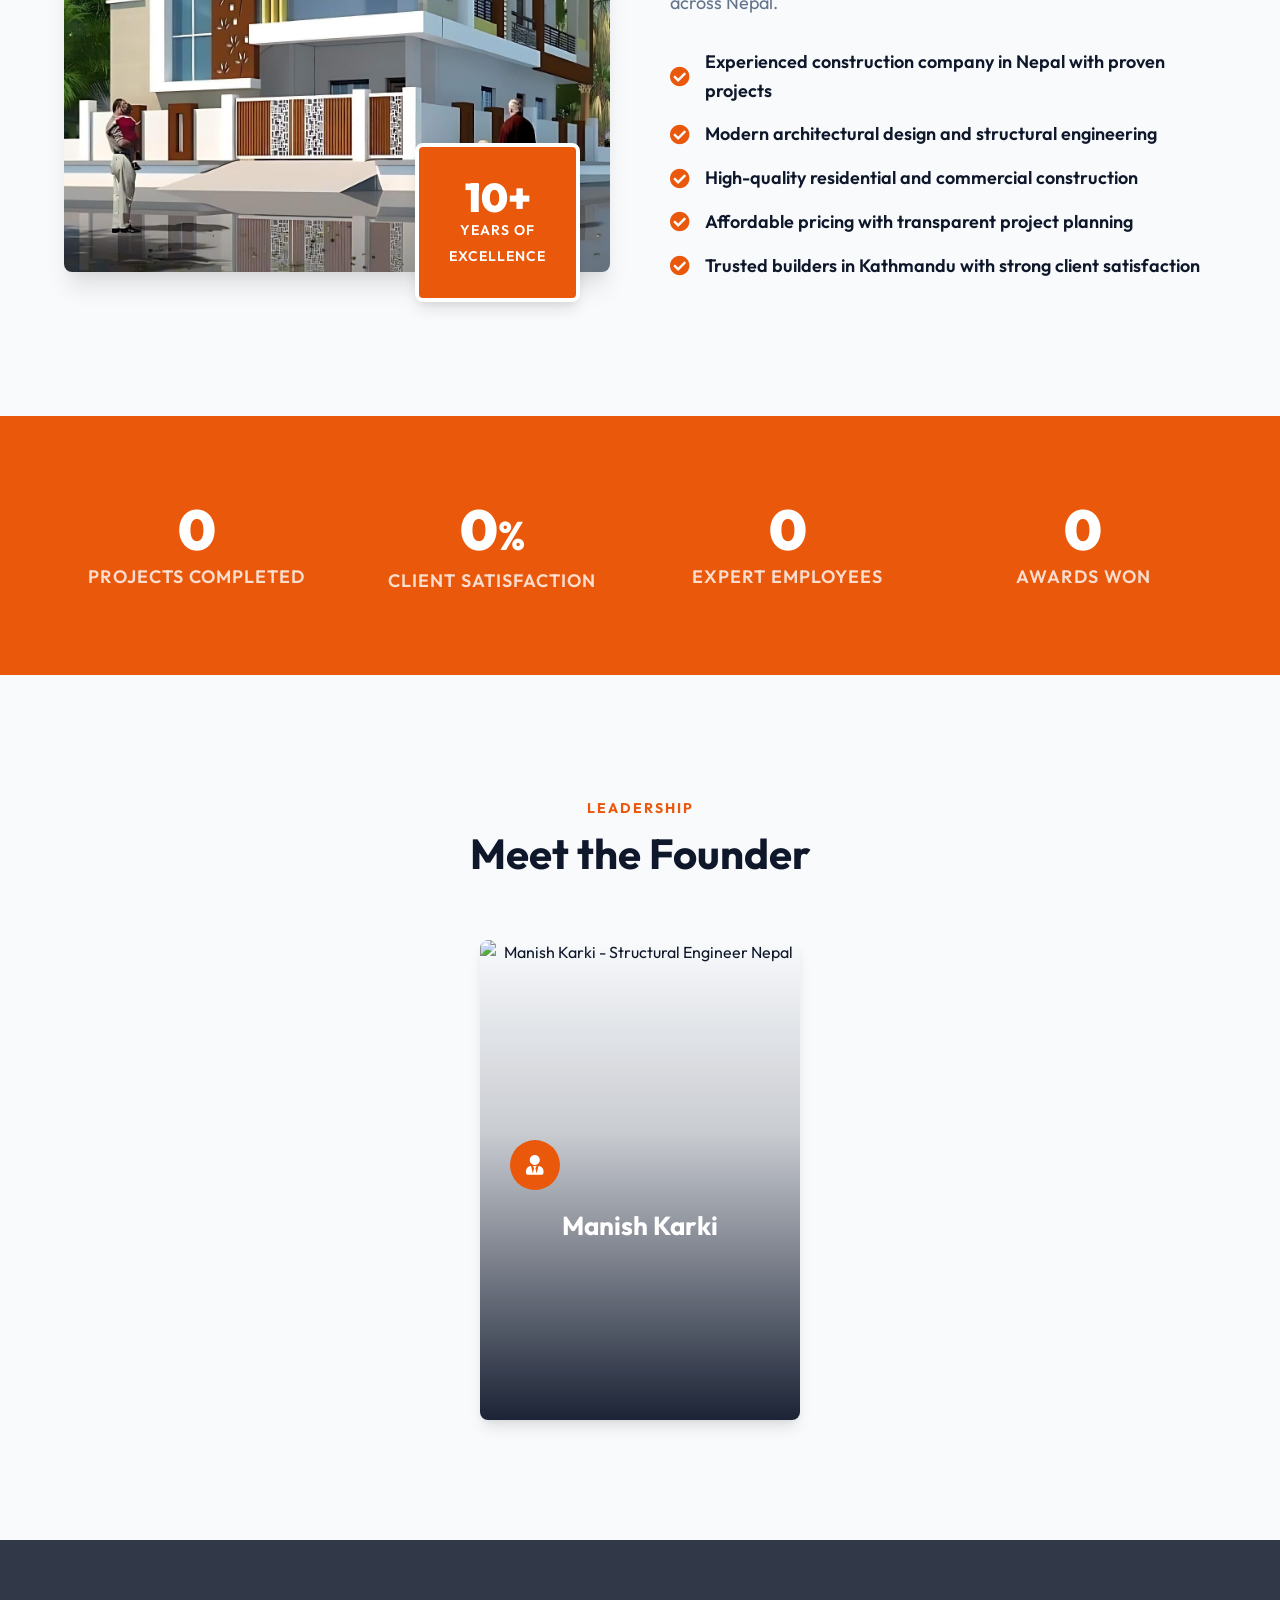
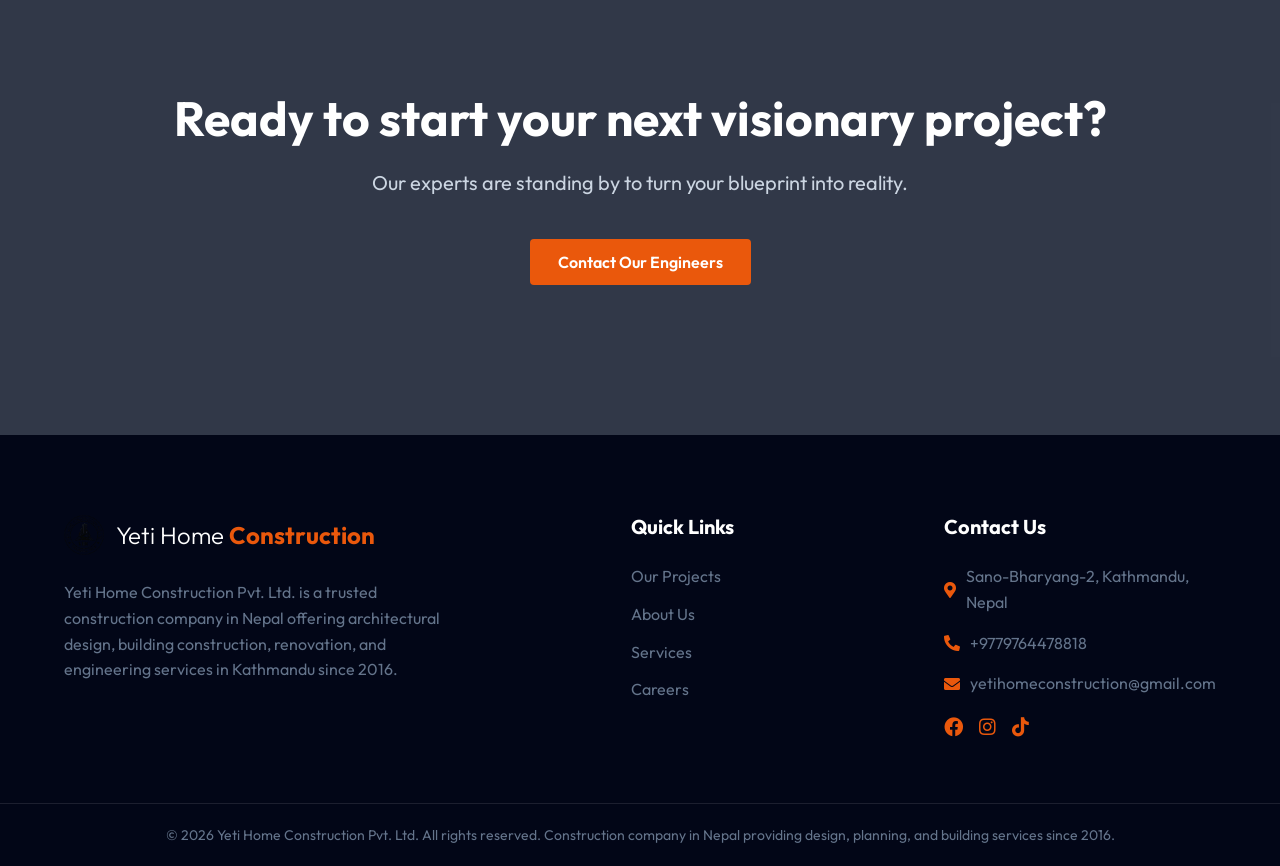
==== commit 5c3eaaae: "Add files via upload" ====
--- a/about.html
+++ b/about.html
@@ -4,8 +4,9 @@
 <head>
     <meta charset="UTF-8">
     <meta name="viewport" content="width=device-width, initial-scale=1.0">
-   <title>About Yeti Home Construction | Trusted Builders in Nepal</title>
-    <meta name="description" content="Learn about Yeti Home Construction, a trusted construction company in Nepal delivering quality building, design, and engineering services in Kathmandu.">
+    <title>About Yeti Home Construction | Trusted Builders in Nepal</title>
+    <meta name="description"
+        content="Learn about Yeti Home Construction, a trusted construction company in Nepal delivering quality building, design, and engineering services in Kathmandu.">
     <!-- Modern Typography -->
     <link rel="preconnect" href="https://fonts.googleapis.com">
     <link rel="preconnect" href="https://fonts.gstatic.com" crossorigin>
@@ -31,15 +32,15 @@
             <div class="contact-info">
                 <span><i class="fas fa-map-marker-alt"></i> Sano-Bharyang-2, Kathmandu, Nepal</span>
                 <span><i class="fas fa-envelope"></i> <a href="mailto:yetihomeconstruction@gmail.com"
-                        class="contact-link">yetihomeconstruction@gmail.com</a></span>
+                        class="contact-link" title="Send email to Yeti Home Construction">yetihomeconstruction@gmail.com</a></span>
             </div>
             <div class="social-icons">
-                <a href="https://www.facebook.com/share/17F7tK5gfr/?mibextid=wwXIfr" target="_blank" rel="noreferrer"><i
-                        class="fa-brands fa-facebook"></i></a>
-                <a href="https://www.instagram.com/yetihomeconstruction?igsh=YmxhOWZwczZ0ZnF1&utm_source=qr" target="_blank" rel="noreferrer"><i
-                        class="fab fa-instagram"></i></a>
-                <a href="https://www.tiktok.com/@yetihome.construction?_r=1&_t=ZS-95aaYKi8AtM" target="_blank" rel="noreferrer"><i
-                        class="fa-brands fa-tiktok"></i></a>
+                <a href="https://www.facebook.com/share/17F7tK5gfr/?mibextid=wwXIfr" target="_blank" rel="noreferrer"
+                    title="Follow us on Facebook"><i class="fa-brands fa-facebook"></i></a>
+                <a href="https://www.instagram.com/yetihomeconstruction?igsh=YmxhOWZwczZ0ZnF1&utm_source=qr"
+                    target="_blank" rel="noreferrer" title="Follow us on Instagram"><i class="fab fa-instagram"></i></a>
+                <a href="https://www.tiktok.com/@yetihome.construction?_r=1&_t=ZS-95aaYKi8AtM" target="_blank"
+                    rel="noreferrer" title="Follow us on TikTok"><i class="fa-brands fa-tiktok"></i></a>
             </div>
         </div>
     </div>
@@ -47,21 +48,21 @@
     <!-- Main Navbar -->
     <nav class="navbar">
         <div class="container flex-between">
-            <a href="index.html" class="logo">
+            <a href="index.html" class="logo" title="Home - Yeti Home Construction">
                 <img src="images/logo.png" alt="Yeti Home Construction Logo" class="logo-img">
                 <span>Yeti Home <strong>Construction</strong></span>
             </a>
             <ul class="nav-links">
-                <li><a href="index.html">Home</a></li>
-                <li><a href="about.html" class="active">About</a></li>
-                <li><a href="service.html">Services</a></li>
-                <li><a href="project.html">Projects</a></li>
-                <li><a href="#leadership">Leadership</a></li>
-                <li><a href="#career">Career</a></li>
-                <li><a href="#contact">Contact</a></li>
+                <li><a href="index.html" title="Home - Yeti Home Construction">Home</a></li>
+                <li><a href="about.html" class="active" title="About - Yeti Home Construction">About</a></li>
+                <li><a href="service.html" title="Services - Yeti Home Construction">Services</a></li>
+                <li><a href="project.html" title="View our completed projects">Projects</a></li>
+                <li><a href="#leadership" title="Leadership - Yeti Home Construction">Leadership</a></li>
+                <li><a href="#career" title="Career - Yeti Home Construction">Career</a></li>
+                <li><a href="#contact" title="Contact - Yeti Home Construction">Contact</a></li>
             </ul>
             <button class="btn-primary" id="request-quote-btn"
-                onclick="window.open('https://wa.me/9779764478818?text=Hi%20Yeti%20Home%20Construction%2C%20I%20would%20like%20to%20request%20a%20consultation.', '_blank')">Request
+                onclick="window.open('https://wa.me/9779764478818?text=Hi%20Yeti%20Home%20Construction%2C%20I%20would%20like%20to%20request%20a%20consultation.', '_blank')" title="Request a quote">Request
                 Quote</button>
         </div>
     </nav>
@@ -85,8 +86,8 @@
                 </p>
 
                 <div style="margin-top:20px;">
-                    <a href="#contact" class="btn-primary">Get a Free Consultation</a>
-                    <a href="service.html" class="btn-secondary" style="margin-left:10px;">Our Services</a>
+                    <a href="#contact" class="btn-primary" title="Request a free construction consultation">Get a Free Consultation</a>
+                    <a href="service.html" class="btn-secondary" style="margin-left:10px;" title="Explore our construction services">Our Services</a>
                 </div>
             </div>
         </div>
@@ -145,11 +146,13 @@
                     workmanship, structural durability, and client satisfaction across Nepal.</p>
 
                 <ul class="about-list">
-                     <li> <i class="fas fa-check-circle"></i>Experienced construction company in Nepal with proven projects</li>
-    <li> <i class="fas fa-check-circle"></i>Modern architectural design and structural engineering</li>
-    <li> <i class="fas fa-check-circle"></i>High-quality residential and commercial construction</li>
-    <li> <i class="fas fa-check-circle"></i>Affordable pricing with transparent project planning</li>
-    <li> <i class="fas fa-check-circle"></i>Trusted builders in Kathmandu with strong client satisfaction</li>
+                    <li> <i class="fas fa-check-circle"></i>Experienced construction company in Nepal with proven
+                        projects</li>
+                    <li> <i class="fas fa-check-circle"></i>Modern architectural design and structural engineering</li>
+                    <li> <i class="fas fa-check-circle"></i>High-quality residential and commercial construction</li>
+                    <li> <i class="fas fa-check-circle"></i>Affordable pricing with transparent project planning</li>
+                    <li> <i class="fas fa-check-circle"></i>Trusted builders in Kathmandu with strong client
+                        satisfaction</li>
                 </ul>
             </div>
         </div>
@@ -222,7 +225,7 @@
     <footer id="contact" class="footer section-dark">
         <div class="container footer-grid">
             <div class="footer-about">
-                <a href="index.html" class="footer-logo">
+                <a href="index.html" class="footer-logo" title="Home - Yeti Home Construction">
                     <img src="images/logo.png" alt="Yeti Home Construction Pvt. Ltd. Logo" class="logo-img">
                     <span class="footer-text">Yeti Home <strong>Construction</strong></span>
                 </a>
@@ -235,32 +238,32 @@
             <div class="footer-links">
                 <h3>Quick Links</h3>
                 <ul>
-                    <li><a href="project.html">Our Projects</a></li>
-                    <li><a href="#">About Us</a></li>
-                    <li><a href="service.html">Services</a></li>
-                    <li><a href="#about">Careers</a></li>
+                    <li><a href="project.html" title="View our completed projects">Our Projects</a></li>
+                    <li><a href="#" title="About Yeti Home Construction">About Us</a></li>
+                    <li><a href="service.html" title="Explore our construction services">Services</a></li>
+                    <li><a href="#about" title="Join our team">Careers</a></li>
                 </ul>
             </div>
             <div class="footer-contact">
                 <h3>Contact Us</h3>
                 <p><i class="fas fa-map-marker-alt"></i> Sano-Bharyang-2, Kathmandu, Nepal</p>
-                <p><i class="fas fa-phone-alt"></i> <a href="tel:+9779764478818" class="contact-link">+9779764478818</a>
+                <p><i class="fas fa-phone-alt"></i> <a href="tel:+9779764478818" class="contact-link" title="Call Yeti Home Construction">+9779764478818</a>
                 </p>
                 <p><i class="fas fa-envelope"></i> <a href="mailto:yetihomeconstruction@gmail.com"
-                        class="contact-link">yetihomeconstruction@gmail.com</a></p>
+                        class="contact-link" title="Send email to Yeti Home Construction">yetihomeconstruction@gmail.com</a></p>
                 <div class="social-icons" style="display:flex; gap:16px; margin-top:0;">
-                    <a href="https://www.facebook.com/share/17F7tK5gfr/?mibextid=wwXIfr" target="_blank" rel="noreferrer"
-                        style="color:#fff; font-size:1.2rem; transition:color .3s;"
+                    <a href="https://www.facebook.com/share/17F7tK5gfr/?mibextid=wwXIfr" target="_blank"
+                        rel="noreferrer" title="Follow us on Facebook" style="color:#fff; font-size:1.2rem; transition:color .3s;"
                         onmouseover="this.style.color='#00d2ff'" onmouseout="this.style.color='#fff'">
                         <i class="fa-brands fa-facebook"></i>
                     </a>
-                    <a href="https://www.instagram.com/yetihomeconstruction?igsh=YmxhOWZwczZ0ZnF1&utm_source=qr" target="_blank" rel="noreferrer"
-                        style="color:#fff; font-size:1.2rem; transition:color .3s;"
+                    <a href="https://www.instagram.com/yetihomeconstruction?igsh=YmxhOWZwczZ0ZnF1&utm_source=qr"
+                        target="_blank" rel="noreferrer" title="Follow us on Instagram" style="color:#fff; font-size:1.2rem; transition:color .3s;"
                         onmouseover="this.style.color='#ff6f91'" onmouseout="this.style.color='#fff'">
                         <i class="fab fa-instagram"></i>
                     </a>
-                    <a href="https://www.tiktok.com/@yetihome.construction?_r=1&_t=ZS-95aaYKi8AtM" target="_blank" rel="noreferrer"
-                        style="color:#fff; font-size:1.2rem; transition:color .3s;"
+                    <a href="https://www.tiktok.com/@yetihome.construction?_r=1&_t=ZS-95aaYKi8AtM" target="_blank"
+                        rel="noreferrer" title="Follow us on TikTok" style="color:#fff; font-size:1.2rem; transition:color .3s;"
                         onmouseover="this.style.color='#69c9d0'" onmouseout="this.style.color='#fff'">
                         <i class="fa-brands fa-tiktok"></i>
                     </a>
@@ -282,4 +285,4 @@
     <script src="js/index.js"></script>
 </body>
 
-</html>
+</html>
